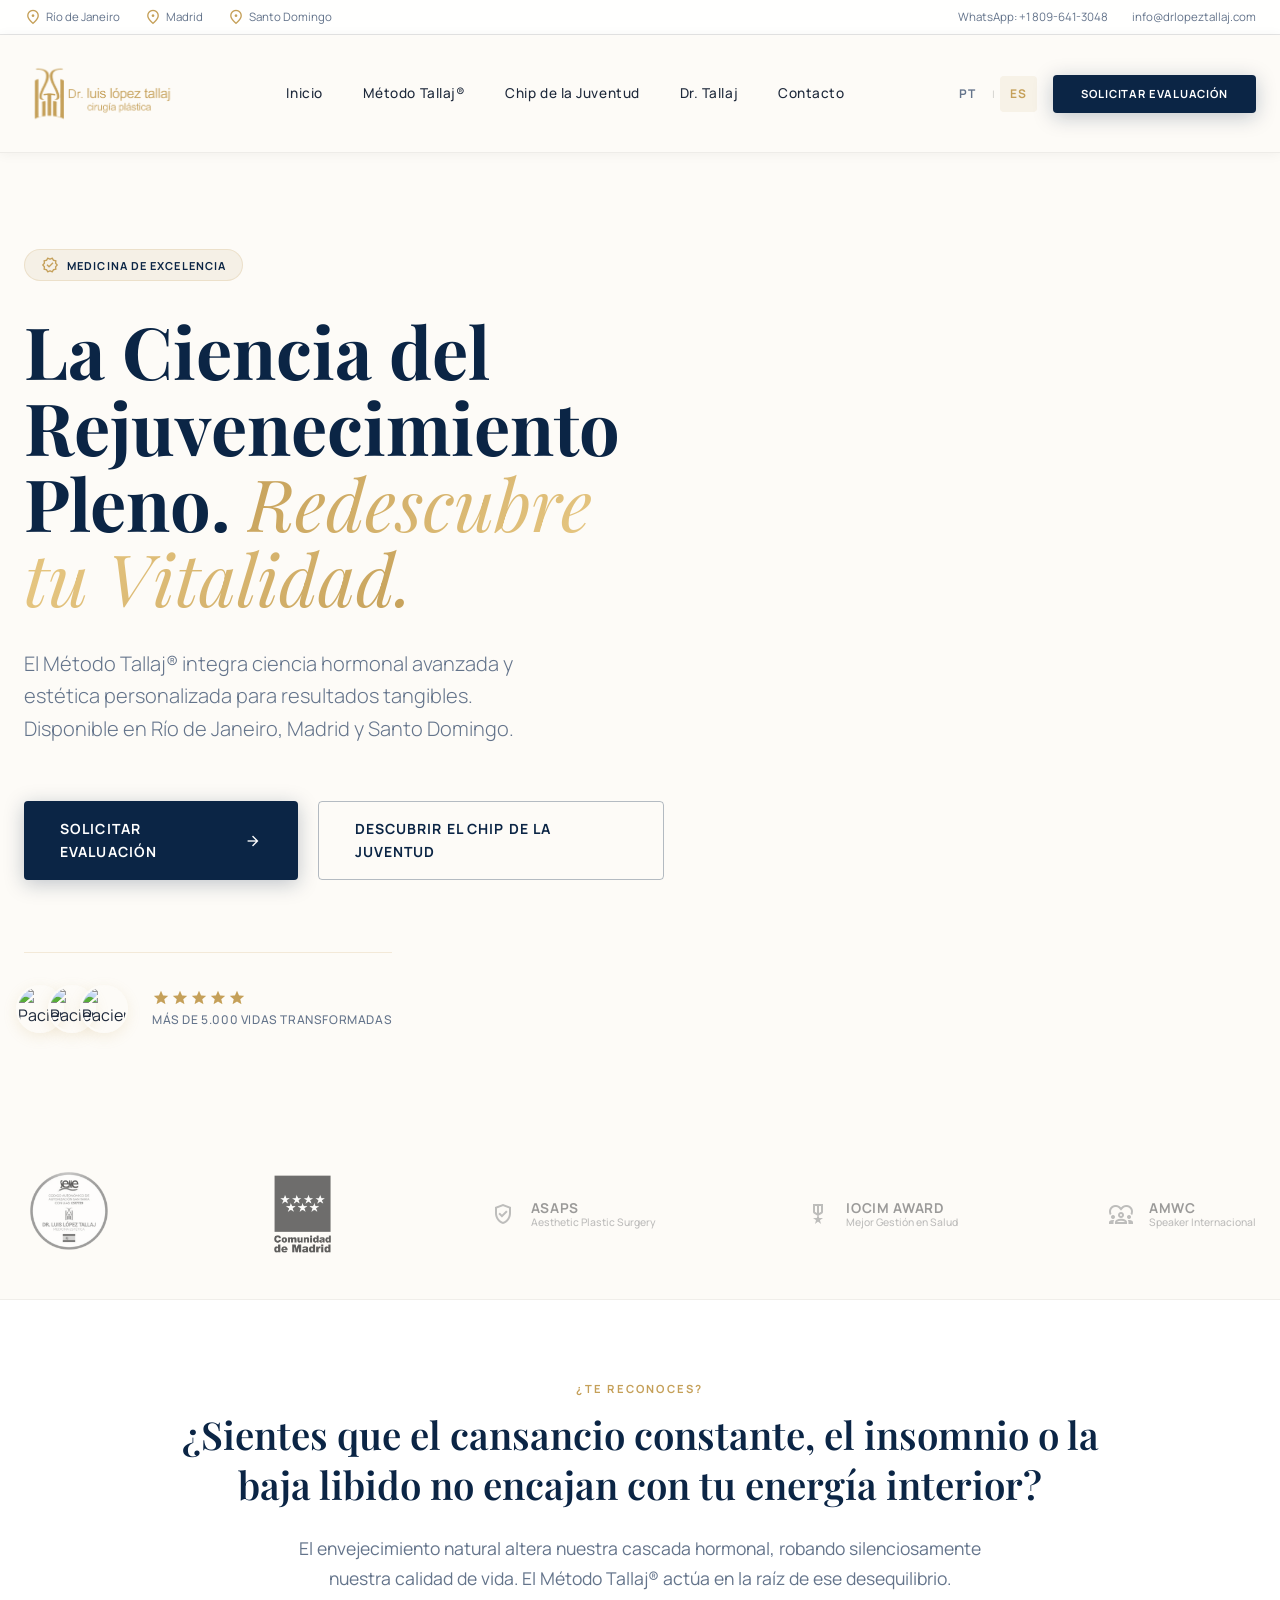
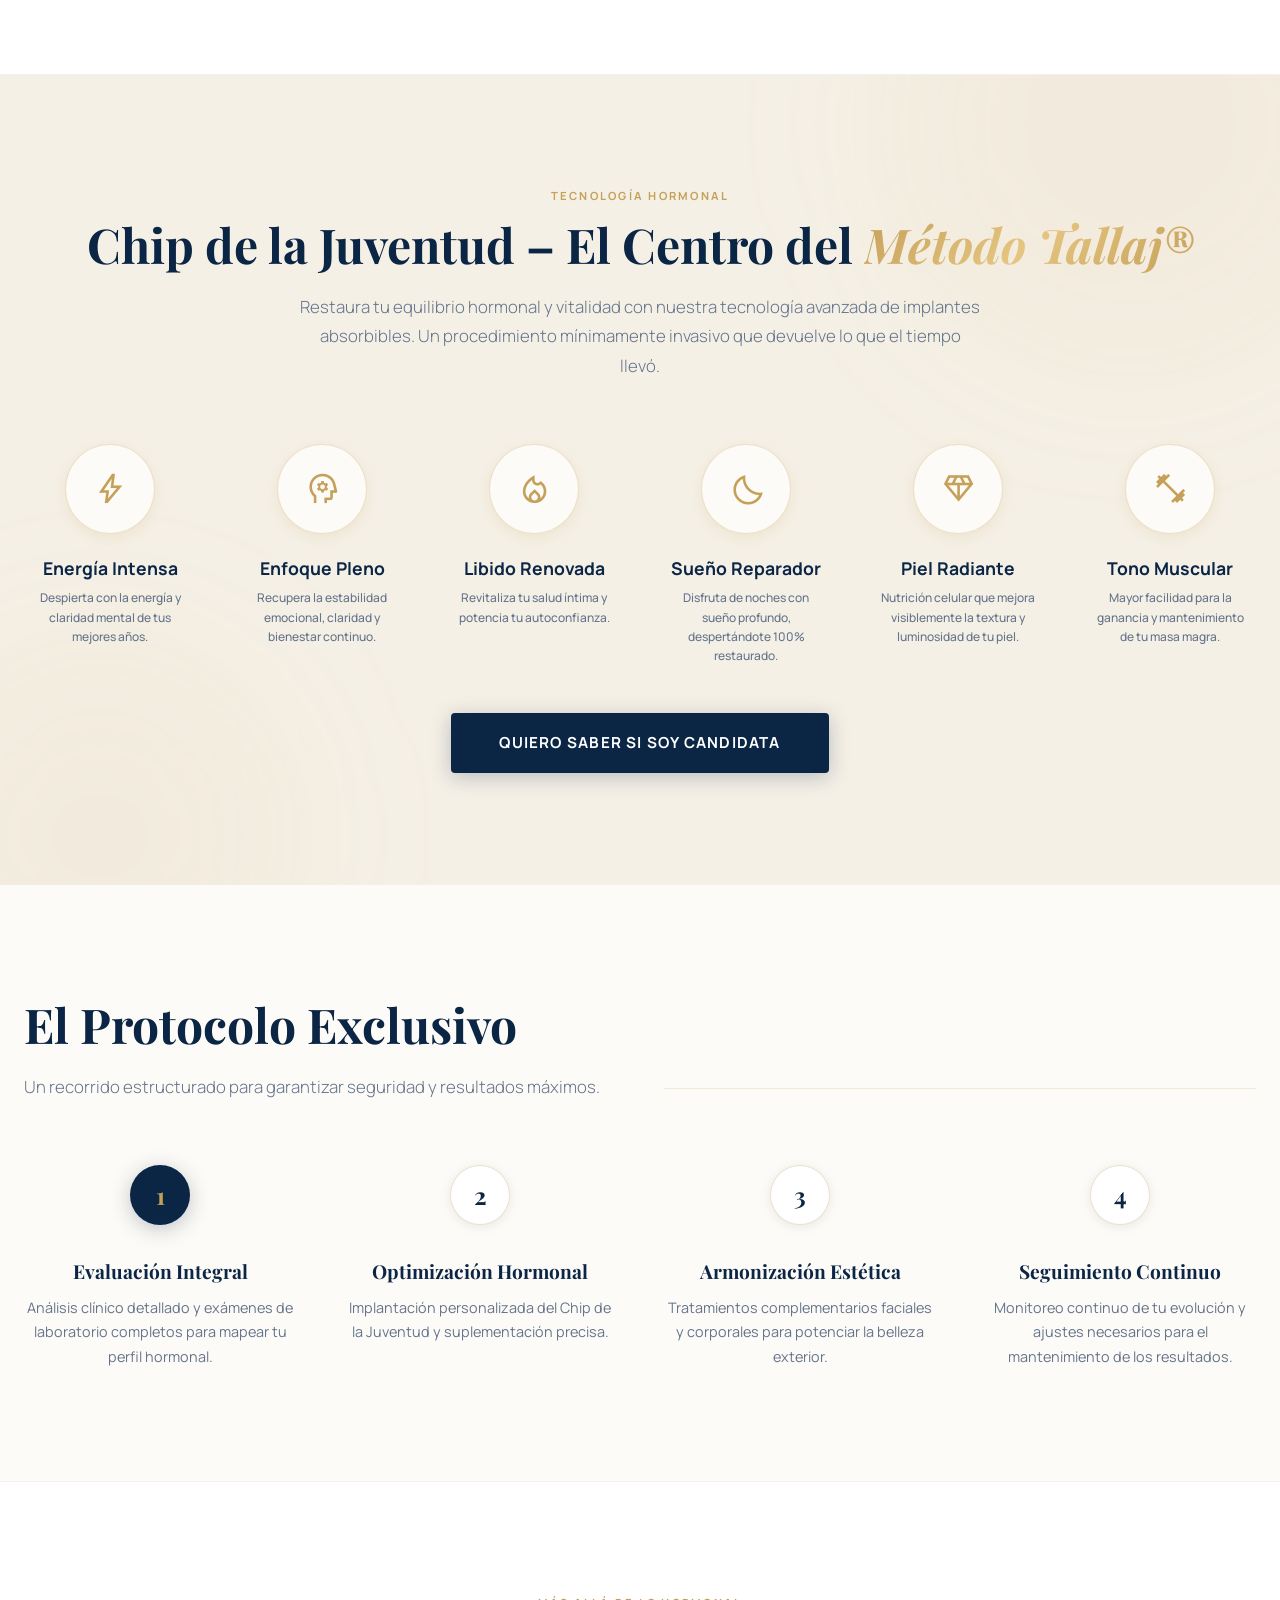
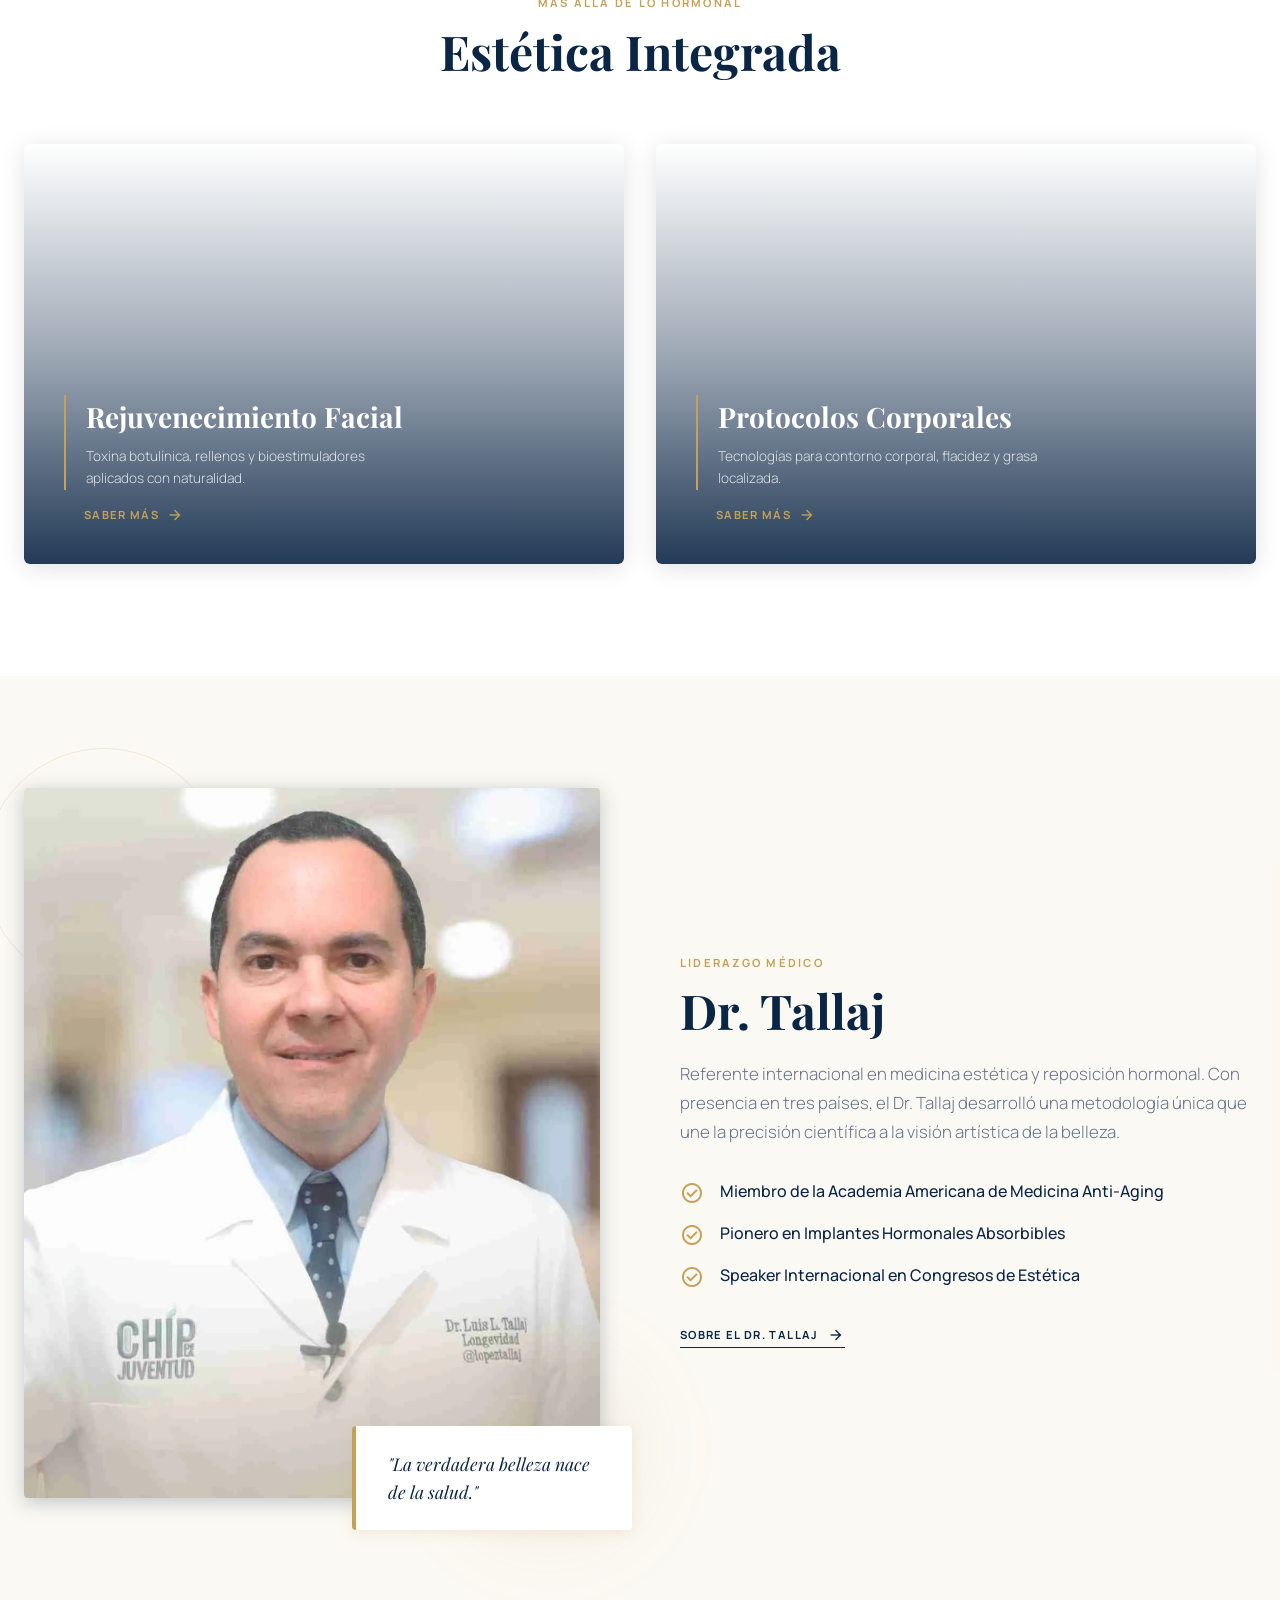
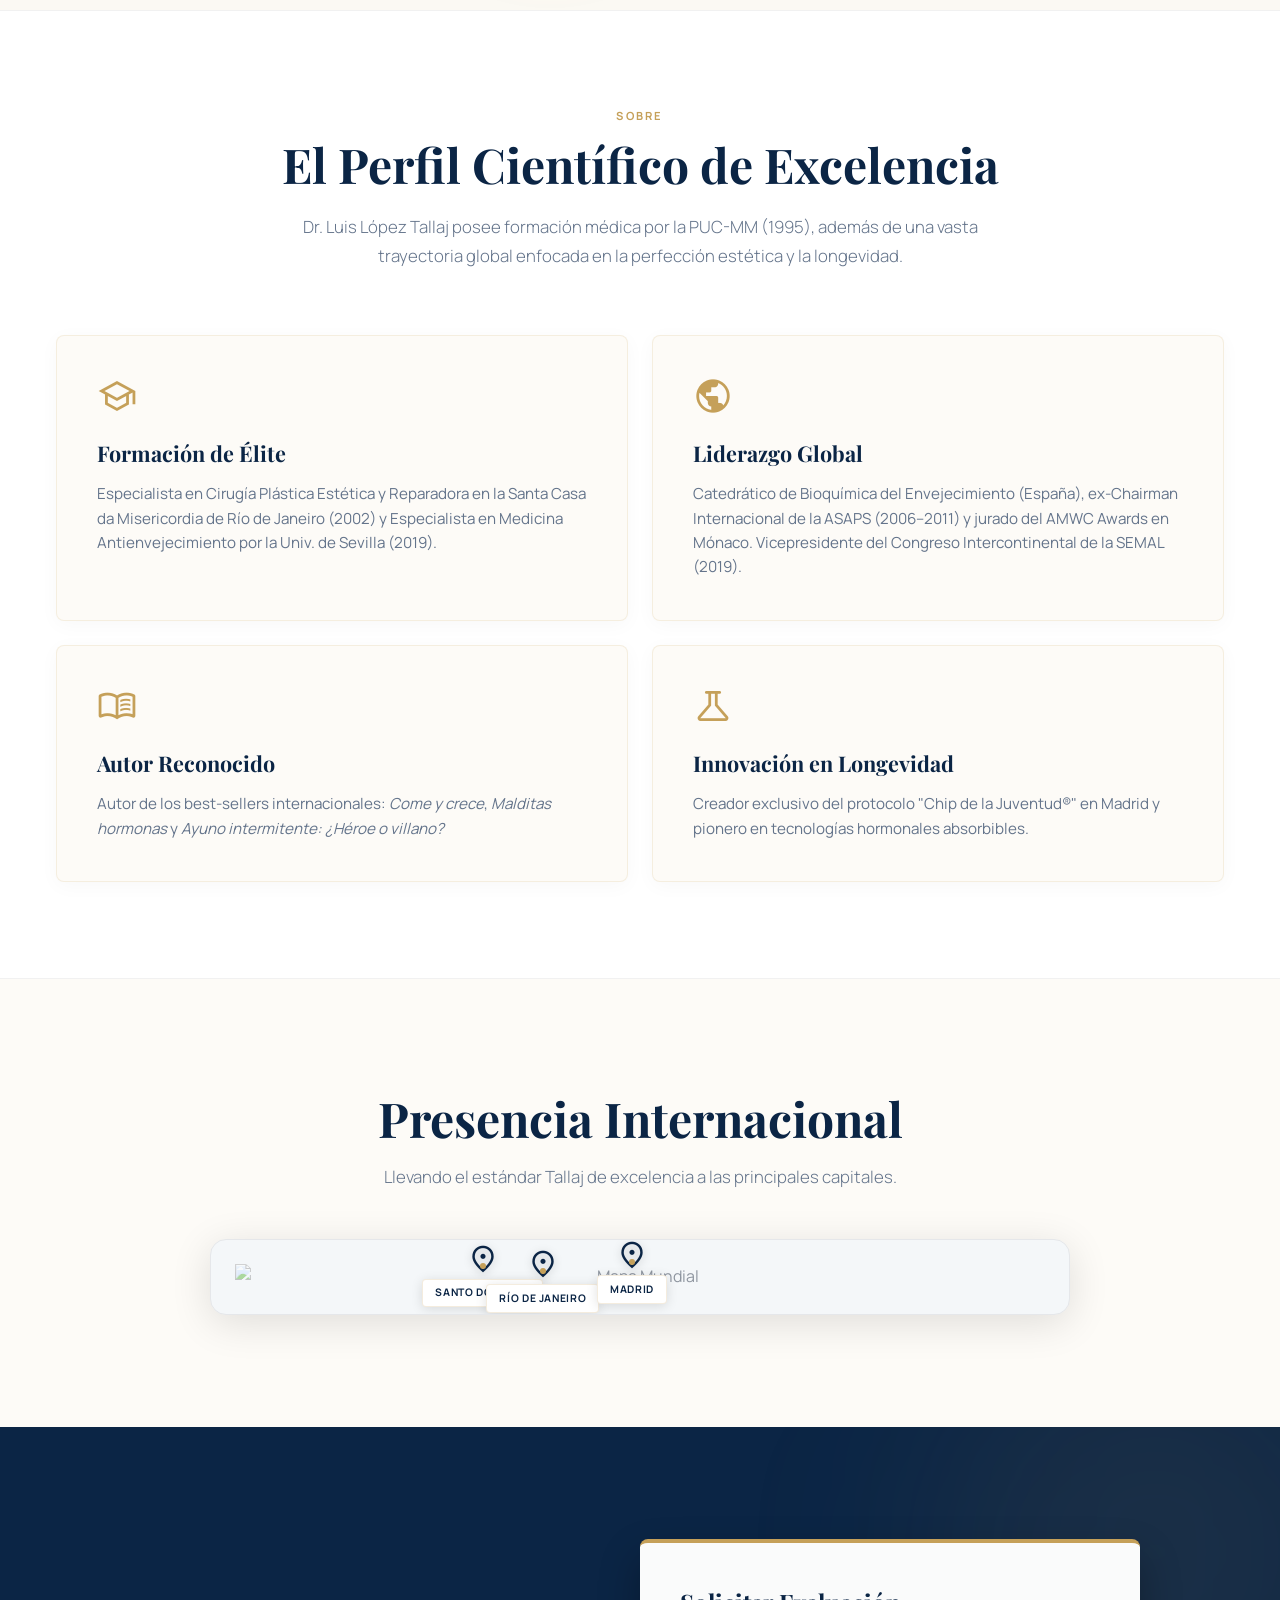
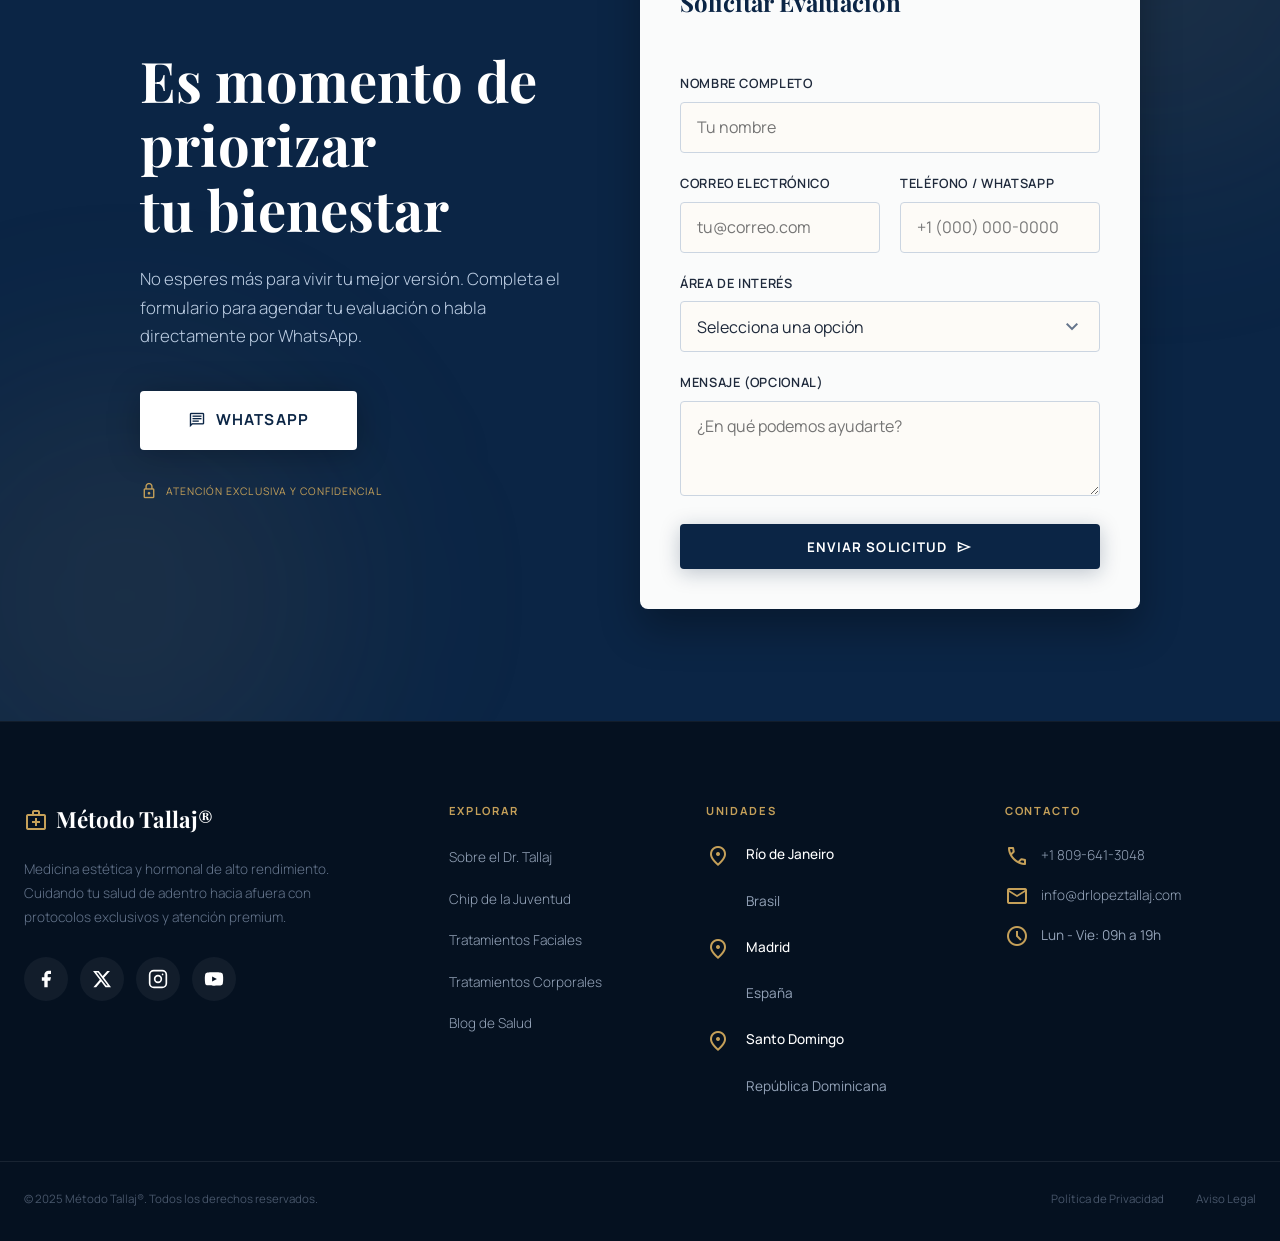
==== es/index.html @ 109f827b "Sitio inicial Método Tallaj" ====
<!doctype html>
<html lang="es">
  <head>
    <meta charset="UTF-8" />
    <meta name="viewport" content="width=device-width, initial-scale=1.0" />
    <title>Método Tallaj® – Medicina de Excelencia</title>
    <meta
      name="description"
      content="El Método Tallaj® integra ciencia hormonal avanzada y estética personalizada. Disponible en Río de Janeiro, Madrid y Santo Domingo."
    />
    <link rel="canonical" href="https://metodotallaj.com/es/" />
    <link rel="alternate" hreflang="pt-BR" href="../" />
    <link rel="alternate" hreflang="es" href="./" />
    <link rel="preconnect" href="https://fonts.googleapis.com" />
    <link rel="preconnect" href="https://fonts.gstatic.com" crossorigin />
    <link
      href="https://fonts.googleapis.com/css2?family=Manrope:wght@300;400;500;600;700&family=Playfair+Display:ital,wght@0,400;0,500;0,600;0,700;1,400&display=swap"
      rel="stylesheet"
    />
    <link
      href="https://fonts.googleapis.com/css2?family=Material+Symbols+Outlined:opsz,wght,FILL,GRAD@20..48,100..700,0..1,-50..200"
      rel="stylesheet"
    />
    <link rel="stylesheet" href="../style.css" />
  </head>
  <body>
    <!-- TOP BAR -->
    <div class="topbar">
      <div class="container topbar-inner">
        <div class="topbar-locations">
          <span class="topbar-item"
            ><span class="material-symbols-outlined icon-sm gold"
              >location_on</span
            >
            Río de Janeiro</span
          >
          <span class="topbar-item"
            ><span class="material-symbols-outlined icon-sm gold"
              >location_on</span
            >
            Madrid</span
          >
          <span class="topbar-item"
            ><span class="material-symbols-outlined icon-sm gold"
              >location_on</span
            >
            Santo Domingo</span
          >
        </div>
        <div class="topbar-contact">
          <a href="https://wa.me/18096413048">WhatsApp: +1 809-641-3048</a>
          <a href="mailto:info@drlopeztallaj.com">info@drlopeztallaj.com</a>
        </div>
      </div>
    </div>

    <!-- HEADER -->
    <header class="site-header" id="site-header">
      <div class="container header-inner">
        <a
          href="#"
          class="logo-link"
          aria-label="Método Tallaj – Página de Inicio"
        >
          <div
            aria-label="Dr. Luis López Tallaj Logo"
            role="img"
            style="
              height: 85px;
              aspect-ratio: 642 / 347;
              background-color: var(--secondary);
              -webkit-mask-image: url('../images/Dr-Lopez-Tallaj-logo.png');
              -webkit-mask-size: contain;
              -webkit-mask-repeat: no-repeat;
              -webkit-mask-position: left center;
              mask-image: url('../images/Dr-Lopez-Tallaj-logo.png');
              mask-size: contain;
              mask-repeat: no-repeat;
              mask-position: left center;
            "
          ></div>
        </a>
        <nav class="main-nav" aria-label="Navegación Principal">
          <a href="#" class="nav-link">Inicio</a>
          <a href="#features" class="nav-link">Método Tallaj®</a>
          <a href="#features" class="nav-link">Chip de la Juventud</a>
          <a href="#biography" class="nav-link">Dr. Tallaj</a>
          <a href="#contact" class="nav-link">Contacto</a>
        </nav>
        <div class="header-actions">
          <div class="lang-switcher">
            <a href="../" class="lang-btn" aria-label="Versão em Português">PT</a>
            <span class="lang-sep">|</span>
            <a href="./" class="lang-btn lang-btn-active" aria-label="Versión en Español">ES</a>
          </div>
          <a href="#contact" class="btn btn-primary btn-sm hide-sm"
            >SOLICITAR EVALUACIÓN</a
          >
          <button
            class="menu-toggle"
            id="menu-toggle"
            aria-label="Abrir menú"
            aria-expanded="false"
          >
            <span class="material-symbols-outlined">menu</span>
          </button>
        </div>
      </div>
      <!-- Mobile Nav -->
      <div class="mobile-nav" id="mobile-nav" aria-hidden="true">
        <a href="#" class="nav-link">Inicio</a>
        <a href="#features" class="nav-link">Método Tallaj®</a>
        <a href="#features" class="nav-link">Chip de la Juventud</a>
        <a href="#biography" class="nav-link">Dr. Tallaj</a>
        <a href="#contact" class="nav-link">Contacto</a>
        <a href="#contact" class="btn btn-primary" style="margin-top: 1rem"
          >SOLICITAR EVALUACIÓN</a
        >
      </div>
    </header>

    <main>
      <!-- HERO -->
      <section class="hero" id="hero">
        <div
          class="hero-bg"
          style="
            background-image:
              linear-gradient(
                to right,
                rgba(253, 251, 247, 0.97) 0%,
                rgba(253, 251, 247, 0.8) 40%,
                rgba(253, 251, 247, 0.1) 100%
              ),
              url(&quot;https://lh3.googleusercontent.com/aida-public/[base64]&quot;);
          "
          aria-hidden="true"
        ></div>
        <div class="container hero-content">
          <div class="hero-text">
            <div class="badge">
              <span class="material-symbols-outlined icon-sm gold"
                >verified</span
              >
              Medicina de Excelencia
            </div>
            <h1 class="hero-title">
              La Ciencia del Rejuvenecimiento Pleno.
              <span class="text-gold-gradient italic"
                >Redescubre tu Vitalidad.</span
              >
            </h1>
            <p class="hero-desc">
              El Método Tallaj® integra ciencia hormonal avanzada y estética
              personalizada para resultados tangibles. Disponible en Río de
              Janeiro, Madrid y Santo Domingo.
            </p>
            <div class="hero-ctas">
              <a href="#contact" class="btn btn-primary btn-lg"
                >Solicitar Evaluación
                <span class="material-symbols-outlined icon-sm"
                  >arrow_forward</span
                ></a
              >
              <a href="#features" class="btn btn-outline btn-lg"
                >Descubrir el Chip de la Juventud</a
              >
            </div>
            <div class="hero-social-proof">
              <div class="avatars">
                <img
                  src="https://lh3.googleusercontent.com/aida-public/[base64]"
                  alt="Paciente"
                />
                <img
                  src="https://lh3.googleusercontent.com/aida-public/[base64]"
                  alt="Paciente"
                />
                <img
                  src="https://lh3.googleusercontent.com/aida-public/[base64]"
                  alt="Paciente"
                />
              </div>
              <div>
                <div class="stars" aria-label="Calificación 5 estrellas">
                  <span class="material-symbols-outlined filled gold icon-sm">star</span>
                  <span class="material-symbols-outlined filled gold icon-sm">star</span>
                  <span class="material-symbols-outlined filled gold icon-sm">star</span>
                  <span class="material-symbols-outlined filled gold icon-sm">star</span>
                  <span class="material-symbols-outlined filled gold icon-sm">star</span>
                </div>
                <p class="proof-text">Más de 5.000 vidas transformadas</p>
              </div>
            </div>
          </div>
        </div>
      </section>

      <!-- TRUST BAR -->
      <section class="trust-bar bg-white">
        <div class="container trust-inner">
          <div class="trust-logo">
            <a href="https://www.seme.org/medicos/directorio/luis-jose-lopez-tallaj-2839" target="_blank" rel="noopener" aria-label="Verificar en SEME – Sociedad Española de Medicina Estética">
              <img src="../images/SEME-dr-tallaj-300x300.webp" alt="Sello SEME – Dr. Luis López Tallaj, Medicina Estética, CS17739" style="width: 90px; height: 90px; object-fit: contain;" />
            </a>
          </div>
          <div class="trust-logo">
            <a href="../documentos/240208-HOJA-VISIBILIDAD.pdf" target="_blank" rel="noopener" aria-label="Ver documento de autorización – Comunidad de Madrid">
              <img src="../images/comunidad-de-madrid-2-231x300.webp" alt="Comunidad de Madrid – Autorización Sanitaria" style="width: 75px; height: 90px; object-fit: contain;" />
            </a>
          </div>
          <div class="trust-logo">
            <span class="material-symbols-outlined icon-xl">verified_user</span>
            <span class="trust-text">ASAPS<br><small>Aesthetic Plastic Surgery</small></span>
          </div>
          <div class="trust-logo">
            <span class="material-symbols-outlined icon-xl">military_tech</span>
            <span class="trust-text">IOCIM Award<br><small>Mejor Gestión en Salud</small></span>
          </div>
          <div class="trust-logo">
            <span class="material-symbols-outlined icon-xl">diversity_1</span>
            <span class="trust-text">AMWC<br><small>Speaker Internacional</small></span>
          </div>
        </div>
      </section>

      <!-- EL PROBLEMA -->
      <section class="problem-section bg-light">
        <div class="container narrow center">
          <span class="eyebrow">¿Te reconoces?</span>
          <h2 class="problem-title">¿Sientes que el cansancio constante, el insomnio o la baja libido no encajan con tu energía interior?</h2>
          <p class="problem-desc">El envejecimiento natural altera nuestra cascada hormonal, robando silenciosamente nuestra calidad de vida. El Método Tallaj® actúa en la raíz de ese desequilibrio.</p>
        </div>
      </section>

      <!-- FEATURES / CHIP DE LA JUVENTUD -->
      <section class="features-section" id="features">
        <div class="blob blob-tr"></div>
        <div class="blob blob-bl"></div>
        <div class="container rel-z">
          <div class="section-header center">
            <span class="eyebrow">Tecnología Hormonal</span>
            <h2 class="section-title">
              Chip de la Juventud – El Centro del
              <span class="italic text-gold-gradient">Método Tallaj®</span>
            </h2>
            <p class="section-desc">
              Restaura tu equilibrio hormonal y vitalidad con nuestra tecnología
              avanzada de implantes absorbibles. Un procedimiento mínimamente
              invasivo que devuelve lo que el tiempo llevó.
            </p>
          </div>
          <div class="features-grid">
            <div class="feature-item">
              <div class="feature-icon">
                <span class="material-symbols-outlined gold">bolt</span>
              </div>
              <h3>Energía Intensa</h3>
              <p>Despierta con la energía y claridad mental de tus mejores años.</p>
            </div>
            <div class="feature-item">
              <div class="feature-icon">
                <span class="material-symbols-outlined gold">psychology</span>
              </div>
              <h3>Enfoque Pleno</h3>
              <p>Recupera la estabilidad emocional, claridad y bienestar continuo.</p>
            </div>
            <div class="feature-item">
              <div class="feature-icon">
                <span class="material-symbols-outlined gold">local_fire_department</span>
              </div>
              <h3>Libido Renovada</h3>
              <p>Revitaliza tu salud íntima y potencia tu autoconfianza.</p>
            </div>
            <div class="feature-item">
              <div class="feature-icon">
                <span class="material-symbols-outlined gold">bedtime</span>
              </div>
              <h3>Sueño Reparador</h3>
              <p>Disfruta de noches con sueño profundo, despertándote 100% restaurado.</p>
            </div>
            <div class="feature-item">
              <div class="feature-icon">
                <span class="material-symbols-outlined gold">diamond</span>
              </div>
              <h3>Piel Radiante</h3>
              <p>Nutrición celular que mejora visiblemente la textura y luminosidad de tu piel.</p>
            </div>
            <div class="feature-item">
              <div class="feature-icon">
                <span class="material-symbols-outlined gold">fitness_center</span>
              </div>
              <h3>Tono Muscular</h3>
              <p>Mayor facilidad para la ganancia y mantenimiento de tu masa magra.</p>
            </div>
          </div>
          <div class="center-btn">
            <a href="#contact" class="btn btn-primary btn-xl"
              >Quiero saber si soy candidata</a
            >
          </div>
        </div>
      </section>

      <!-- PROTOCOLO -->
      <section class="protocol-section" id="protocol">
        <div class="container">
          <div class="protocol-header">
            <div>
              <h2 class="section-title navy">El Protocolo Exclusivo</h2>
              <p class="section-desc">
                Un recorrido estructurado para garantizar seguridad y resultados
                máximos.
              </p>
            </div>
            <div class="protocol-divider hide-sm"></div>
          </div>
          <div class="protocol-steps">
            <div class="step-line"></div>
            <div class="protocol-grid">
              <div class="protocol-step">
                <div class="step-number active">1</div>
                <div class="step-body">
                  <h3>Evaluación Integral</h3>
                  <p>
                    Análisis clínico detallado y exámenes de laboratorio completos
                    para mapear tu perfil hormonal.
                  </p>
                </div>
              </div>
              <div class="protocol-step">
                <div class="step-number">2</div>
                <div class="step-body">
                  <h3>Optimización Hormonal</h3>
                  <p>
                    Implantación personalizada del Chip de la Juventud y
                    suplementación precisa.
                  </p>
                </div>
              </div>
              <div class="protocol-step">
                <div class="step-number">3</div>
                <div class="step-body">
                  <h3>Armonización Estética</h3>
                  <p>
                    Tratamientos complementarios faciales y corporales para
                    potenciar la belleza exterior.
                  </p>
                </div>
              </div>
              <div class="protocol-step">
                <div class="step-number">4</div>
                <div class="step-body">
                  <h3>Seguimiento Continuo</h3>
                  <p>
                    Monitoreo continuo de tu evolución y ajustes necesarios para
                    el mantenimiento de los resultados.
                  </p>
                </div>
              </div>
            </div>
          </div>
        </div>
      </section>

      <!-- ESTÉTICA -->
      <section class="aesthetics-section" id="aesthetics">
        <div class="container">
          <div class="section-header center">
            <span class="eyebrow">Más allá de lo Hormonal</span>
            <h2 class="section-title navy">Estética Integrada</h2>
          </div>
          <div class="aesthetics-grid">
            <div class="aesthetics-card">
              <div
                class="aesthetics-bg"
                style="background-image: url(&quot;https://lh3.googleusercontent.com/aida-public/[base64]&quot;);"
                aria-label="Rejuvenecimiento facial"
                role="img"
              ></div>
              <div class="aesthetics-overlay"></div>
              <div class="aesthetics-content">
                <div class="aesthetics-text">
                  <h3>Rejuvenecimiento Facial</h3>
                  <p>
                    Toxina botulínica, rellenos y bioestimuladores aplicados con
                    naturalidad.
                  </p>
                </div>
                <a href="#" class="aesthetics-link"
                  >Saber más
                  <span class="material-symbols-outlined icon-sm">arrow_forward</span></a
                >
              </div>
            </div>
            <div class="aesthetics-card">
              <div
                class="aesthetics-bg"
                style="background-image: url(&quot;https://lh3.googleusercontent.com/aida-public/[base64]&quot;);"
                aria-label="Protocolos corporales"
                role="img"
              ></div>
              <div class="aesthetics-overlay"></div>
              <div class="aesthetics-content">
                <div class="aesthetics-text">
                  <h3>Protocolos Corporales</h3>
                  <p>
                    Tecnologías para contorno corporal, flacidez y grasa
                    localizada.
                  </p>
                </div>
                <a href="#" class="aesthetics-link"
                  >Saber más
                  <span class="material-symbols-outlined icon-sm">arrow_forward</span></a
                >
              </div>
            </div>
          </div>
        </div>
      </section>

      <!-- LÍDER -->
      <section class="leader-section" id="leader">
        <div class="container">
          <div class="leader-grid">
            <div class="leader-img-wrap">
              <div class="leader-circle-deco"></div>
              <div class="leader-blob-deco"></div>
              <div class="leader-img-inner">
                <img
                  src="../images/Dr-Lopez-Tallaj.jpg"
                  alt="Dr. Luis López Tallaj"
                  style="object-fit: cover; object-position: top center;"
                />
              </div>
              <div class="leader-quote-card">
                <p>"La verdadera belleza nace de la salud."</p>
              </div>
            </div>
            <div class="leader-body">
              <span class="eyebrow">Liderazgo Médico</span>
              <h2 class="section-title navy">Dr. Tallaj</h2>
              <p class="section-desc">
                Referente internacional en medicina estética y reposición
                hormonal. Con presencia en tres países, el Dr. Tallaj desarrolló
                una metodología única que une la precisión científica a la visión
                artística de la belleza.
              </p>
              <ul class="check-list">
                <li>
                  <span class="material-symbols-outlined gold">check_circle</span>
                  Miembro de la Academia Americana de Medicina Anti-Aging
                </li>
                <li>
                  <span class="material-symbols-outlined gold">check_circle</span>
                  Pionero en Implantes Hormonales Absorbibles
                </li>
                <li>
                  <span class="material-symbols-outlined gold">check_circle</span>
                  Speaker Internacional en Congresos de Estética
                </li>
              </ul>
              <a href="#biography" class="link-arrow"
                >Sobre el Dr. Tallaj
                <span class="material-symbols-outlined icon-sm">arrow_forward</span></a
              >
            </div>
          </div>
        </div>
      </section>

      <!-- BIOGRAFÍA ESTRATÉGICA -->
      <section class="biography-section" id="biography">
        <div class="container">
          <div class="section-header center">
            <span class="eyebrow">Sobre</span>
            <h2 class="section-title navy">El Perfil Científico de Excelencia</h2>
            <p class="section-desc">Dr. Luis López Tallaj posee formación médica por la PUC-MM (1995), además de una vasta trayectoria global enfocada en la perfección estética y la longevidad.</p>
          </div>
          <div class="bio-cards-grid">
            <div class="bio-card">
              <span class="material-symbols-outlined icon-lg gold">school</span>
              <h3>Formación de Élite</h3>
              <p>Especialista en Cirugía Plástica Estética y Reparadora en la Santa Casa da Misericordia de Río de Janeiro (2002) y Especialista en Medicina Antienvejecimiento por la Univ. de Sevilla (2019).</p>
            </div>
            <div class="bio-card">
              <span class="material-symbols-outlined icon-lg gold">public</span>
              <h3>Liderazgo Global</h3>
              <p>Catedrático de Bioquímica del Envejecimiento (España), ex-Chairman Internacional de la ASAPS (2006–2011) y jurado del AMWC Awards en Mónaco. Vicepresidente del Congreso Intercontinental de la SEMAL (2019).</p>
            </div>
            <div class="bio-card">
              <span class="material-symbols-outlined icon-lg gold">menu_book</span>
              <h3>Autor Reconocido</h3>
              <p>Autor de los best-sellers internacionales: <em>Come y crece</em>, <em>Malditas hormonas</em> y <em>Ayuno intermitente: ¿Héroe o villano?</em></p>
            </div>
            <div class="bio-card">
              <span class="material-symbols-outlined icon-lg gold">science</span>
              <h3>Innovación en Longevidad</h3>
              <p>Creador exclusivo del protocolo "Chip de la Juventud®️" en Madrid y pionero en tecnologías hormonales absorbibles.</p>
            </div>
          </div>
        </div>
      </section>

      <!-- UBICACIONES -->
      <section class="locations-section" id="locations">
        <div class="container center">
          <h2 class="section-title navy">Presencia Internacional</h2>
          <p class="section-desc">
            Llevando el estándar Tallaj de excelencia a las principales capitales.
          </p>
          <div class="map-wrapper">
            <div class="map-inner">
              <img
                src="https://upload.wikimedia.org/wikipedia/commons/8/80/World_map_-_low_resolution.svg"
                alt="Mapa Mundial"
                class="world-map"
              />
              <div class="map-pin" style="top: 39.7%; left: 30.6%" data-city="Santo Domingo">
                <span class="material-symbols-outlined pin-icon navy">location_on</span>
                <span class="pin-dot"></span>
                <span class="pin-label">Santo Domingo</span>
              </div>
              <div class="map-pin" style="top: 62.7%; left: 38%" data-city="Río de Janeiro">
                <span class="material-symbols-outlined pin-icon navy">location_on</span>
                <span class="pin-dot"></span>
                <span class="pin-label">Río de Janeiro</span>
              </div>
              <div class="map-pin" style="top: 27.5%; left: 49%" data-city="Madrid">
                <span class="material-symbols-outlined pin-icon navy">location_on</span>
                <span class="pin-dot"></span>
                <span class="pin-label">Madrid</span>
              </div>
            </div>
          </div>
        </div>
      </section>

      <!-- CONTACTO & CTA -->
      <section class="cta-section" id="contact">
        <div class="cta-texture"></div>
        <div class="cta-glow cta-glow-r"></div>
        <div class="cta-glow cta-glow-l"></div>
        <div class="container rel-z">
          <div class="contact-grid">
            <div class="contact-text-col">
              <h2 class="cta-title">Es momento de priorizar<br />tu bienestar</h2>
              <p class="cta-desc">
                No esperes más para vivir tu mejor versión. Completa el formulario para agendar tu evaluación o habla directamente por WhatsApp.
              </p>
              <div class="contact-methods">
                <a
                  href="https://wa.me/18096413048"
                  target="_blank"
                  class="btn btn-white btn-xl whatsapp-btn"
                  ><span class="material-symbols-outlined icon-sm">chat</span> WHATSAPP</a
                >
              </div>
              <div class="cta-note" style="margin-top: 2rem;">
                <span class="material-symbols-outlined icon-sm gold">lock</span>
                <span>ATENCIÓN EXCLUSIVA Y CONFIDENCIAL</span>
              </div>
            </div>

            <div class="contact-form-wrapper">
              <form class="contact-form" action="#" method="POST" onsubmit="event.preventDefault(); alert('¡Formulario enviado con éxito!');">
                <h3 class="form-title">Solicitar Evaluación</h3>

                <div class="form-group">
                  <label for="name">Nombre Completo</label>
                  <input type="text" id="name" name="name" required placeholder="Tu nombre" />
                </div>

                <div class="form-row">
                  <div class="form-group">
                    <label for="email">Correo Electrónico</label>
                    <input type="email" id="email" name="email" required placeholder="tu@correo.com" />
                  </div>
                  <div class="form-group">
                    <label for="phone">Teléfono / WhatsApp</label>
                    <input type="tel" id="phone" name="phone" required placeholder="+1 (000) 000-0000" />
                  </div>
                </div>

                <div class="form-group">
                  <label for="interest">Área de Interés</label>
                  <div class="select-wrapper">
                    <select id="interest" name="interest" required>
                      <option value="" disabled selected>Selecciona una opción</option>
                      <option value="chip">Chip de la Juventud</option>
                      <option value="facial">Rejuvenecimiento Facial</option>
                      <option value="corporal">Protocolos Corporales</option>
                      <option value="otros">Otros / Consultas</option>
                    </select>
                    <span class="material-symbols-outlined select-icon">expand_more</span>
                  </div>
                </div>

                <div class="form-group">
                  <label for="message">Mensaje (Opcional)</label>
                  <textarea id="message" name="message" rows="3" placeholder="¿En qué podemos ayudarte?"></textarea>
                </div>

                <button type="submit" class="btn btn-primary submit-btn">
                  ENVIAR SOLICITUD
                  <span class="material-symbols-outlined icon-sm">send</span>
                </button>
              </form>
            </div>
          </div>
        </div>
      </section>
    </main>

    <!-- FOOTER -->
    <footer class="site-footer">
      <div class="container footer-grid">
        <div class="footer-brand">
          <h3>
            <span class="material-symbols-outlined gold">medical_services</span>
            Método Tallaj®
          </h3>
          <p>
            Medicina estética y hormonal de alto rendimiento. Cuidando tu
            salud de adentro hacia afuera con protocolos exclusivos y atención
            premium.
          </p>
          <div class="social-links">
            <a href="https://www.facebook.com/lopeztallaj/" target="_blank" rel="noopener" aria-label="Facebook" class="social-btn">
              <svg width="20" height="20" fill="currentColor" viewBox="0 0 24 24">
                <path d="M18 2h-3a5 5 0 0 0-5 5v3H7v4h3v8h4v-8h3l1-4h-4V7a1 1 0 0 1 1-1h3z"/>
              </svg>
            </a>
            <a href="https://twitter.com/lopeztallaj" target="_blank" rel="noopener" aria-label="Twitter / X" class="social-btn">
              <svg width="20" height="20" fill="currentColor" viewBox="0 0 24 24">
                <path d="M18.244 2.25h3.308l-7.227 8.26 8.502 11.24H16.17l-5.214-6.817L4.99 21.75H1.68l7.73-8.835L1.254 2.25H8.08l4.713 6.231zm-1.161 17.52h1.833L7.084 4.126H5.117z"/>
              </svg>
            </a>
            <a href="https://www.instagram.com/lopeztallaj/" target="_blank" rel="noopener" aria-label="Instagram" class="social-btn">
              <svg width="20" height="20" fill="none" viewBox="0 0 24 24">
                <rect x="2" y="2" width="20" height="20" rx="5" stroke="currentColor" stroke-width="2"/>
                <circle cx="12" cy="12" r="4" stroke="currentColor" stroke-width="2"/>
                <circle cx="17.5" cy="6.5" r="1" fill="currentColor"/>
              </svg>
            </a>
            <a href="https://www.youtube.com/channel/UCkLq8UNz1O2B6h9zHLL292Q" target="_blank" rel="noopener" aria-label="YouTube" class="social-btn">
              <svg width="20" height="20" fill="currentColor" viewBox="0 0 24 24">
                <path d="M22.54 6.42a2.78 2.78 0 0 0-1.95-1.96C18.88 4 12 4 12 4s-6.88 0-8.59.46A2.78 2.78 0 0 0 1.46 6.42 29 29 0 0 0 1 12a29 29 0 0 0 .46 5.58 2.78 2.78 0 0 0 1.95 1.96C5.12 20 12 20 12 20s6.88 0 8.59-.46a2.78 2.78 0 0 0 1.95-1.96A29 29 0 0 0 23 12a29 29 0 0 0-.46-5.58z"/>
                <polygon points="9.75 15.02 15.5 12 9.75 8.98 9.75 15.02" fill="#051120"/>
              </svg>
            </a>
          </div>
        </div>
        <div class="footer-col">
          <h4>Explorar</h4>
          <ul>
            <li><a href="#leader">Sobre el Dr. Tallaj</a></li>
            <li><a href="#features">Chip de la Juventud</a></li>
            <li><a href="#aesthetics">Tratamientos Faciales</a></li>
            <li><a href="#aesthetics">Tratamientos Corporales</a></li>
            <li><a href="#">Blog de Salud</a></li>
          </ul>
        </div>
        <div class="footer-col">
          <h4>Unidades</h4>
          <ul class="location-list">
            <li>
              <span class="material-symbols-outlined gold">location_on</span>
              <span><strong>Río de Janeiro</strong><br />Brasil</span>
            </li>
            <li>
              <span class="material-symbols-outlined gold">location_on</span>
              <span><strong>Madrid</strong><br />España</span>
            </li>
            <li>
              <span class="material-symbols-outlined gold">location_on</span>
              <span><strong>Santo Domingo</strong><br />República Dominicana</span>
            </li>
          </ul>
        </div>
        <div class="footer-col">
          <h4>Contacto</h4>
          <ul class="contact-list">
            <li>
              <span class="material-symbols-outlined gold">call</span
              ><a href="tel:+18096413048">+1 809-641-3048</a>
            </li>
            <li>
              <span class="material-symbols-outlined gold">mail</span
              ><a href="mailto:info@drlopeztallaj.com"
                >info@drlopeztallaj.com</a
              >
            </li>
            <li>
              <span class="material-symbols-outlined gold">schedule</span
              ><span>Lun - Vie: 09h a 19h</span>
            </li>
          </ul>
        </div>
      </div>
      <div class="container footer-bottom">
        <p>© 2025 Método Tallaj®. Todos los derechos reservados.</p>
        <div class="footer-legal">
          <a href="#">Política de Privacidad</a>
          <a href="#">Aviso Legal</a>
        </div>
      </div>
    </footer>

    <script src="../script.js"></script>
  </body>
</html>
---- style.css ----
/* =========================================
   MÉTODO TALLAJ® – style.css
   ========================================= */

/* --- TOKENS -------------------------------- */
:root {
  --primary:   #0B2545;
  --secondary: #C5A059;
  --bg-light:  #FDFBF7;
  --beige:     #F5F0E6;
  --text-main: #1e293b;
  --text-muted:#64748b;
  --dark-foot: #051120;
  --shadow-gold: 0 4px 14px 0 rgba(197,160,89,.15);
  --shadow-navy: 0 4px 20px 0 rgba(11,37,69,.25);
  --font-sans: 'Manrope', sans-serif;
  --font-serif:'Playfair Display', serif;
  --max-w: 1280px;
  --max-w-narrow: 1024px;
}

/* --- RESET --------------------------------- */
*, *::before, *::after { box-sizing: border-box; margin: 0; padding: 0; }
html { scroll-behavior: smooth; }
body {
  font-family: var(--font-sans);
  background: var(--bg-light);
  color: var(--text-main);
  -webkit-font-smoothing: antialiased;
  line-height: 1.6;
  overflow-x: hidden; /* Prevent horizontal scrolling */
}
img { display:block; max-width:100%; }
a { text-decoration: none; color: inherit; }
ul { list-style: none; }
button { cursor: pointer; font-family: inherit; border: none; background: none; }

/* --- UTILITIES ----------------------------- */
.container      { max-width: var(--max-w); width: 100%; margin-inline: auto; padding-inline: 1.5rem; }
.narrow         { max-width: var(--max-w-narrow); }
.center         { text-align: center; }
.center-btn     { display:flex; justify-content:center; margin-top:3rem; }
.rel-z          { position:relative; z-index:1; }
.gold           { color: var(--secondary) !important; }
.navy           { color: var(--primary) !important; }
.italic         { font-style: italic; }
.hide-sm        { display:none; }

.text-gold-gradient {
  background: linear-gradient(135deg, #C5A059 0%, #E5C580 50%, #C5A059 100%);
  -webkit-background-clip: text;
  -webkit-text-fill-color: transparent;
  background-clip: text;
}

/* Material Icons helpers */
.material-symbols-outlined { vertical-align: middle; font-variation-settings:'FILL' 0; }
.material-symbols-outlined.filled { font-variation-settings:'FILL' 1; }
.icon-sm { font-size: 18px !important; }

/* --- BUTTONS ------------------------------- */
.btn {
  display: inline-flex; align-items: center; gap:.5rem;
  font-weight: 700; text-transform: uppercase; letter-spacing:.08em;
  border-radius: 4px; transition: all .25s ease;
  cursor: pointer;
}
.btn-primary {
  background: var(--primary); color:#fff;
  padding:.85rem 2.25rem;
  box-shadow: var(--shadow-navy);
}
.btn-primary:hover { background:#081d36; transform:translateY(-2px); box-shadow:0 8px 24px rgba(11,37,69,.3); }
.btn-outline {
  background: transparent; color: var(--primary);
  border: 1.5px solid rgba(11,37,69,.3);
  padding:.85rem 2.25rem;
}
.btn-outline:hover { background: var(--beige); }
.btn-white {
  background:#fff; color:var(--primary);
  padding:1.1rem 3rem;
  box-shadow: 0 4px 32px rgba(0,0,0,.25);
}
.btn-white:hover { background:var(--secondary); color:#fff; transform:translateY(-2px); }
.btn-sm  { padding:.65rem 1.75rem; font-size:.7rem; }
.btn-lg  { padding: 1rem 2.25rem; font-size:.875rem; }
.btn-xl  { font-size:.95rem; padding:1.1rem 3rem; }

/* --- EYEBROW / SECTION HEADERS ------------- */
.eyebrow {
  display:block; color:var(--secondary);
  font-weight:700; letter-spacing:.2em; font-size:.7rem;
  text-transform:uppercase; margin-bottom:.75rem;
}
.section-title {
  font-family: var(--font-serif); font-weight:700;
  font-size: clamp(1.75rem, 6vw, 3rem);
  color: var(--primary); line-height:1.15; margin-bottom:1.25rem;
  word-break: break-word; hyphens: auto;
}
.section-desc { color:var(--text-muted); font-size:1.05rem; font-weight:300; line-height:1.75; }
.section-header { margin-bottom:4rem; }
.section-header .section-desc { max-width:680px; margin-inline:auto; }

/* ==========================================
   TOPBAR
   ========================================== */
.topbar {
  background: rgba(255,255,255,.85);
  backdrop-filter: blur(8px);
  border-bottom: 1px solid #E5E5E5;
  font-size:.72rem; color: var(--text-muted);
  display:none;
}
.topbar-inner { display:flex; justify-content:space-between; align-items:center; padding-block:.5rem; }
.topbar-locations, .topbar-contact { display:flex; gap:1.5rem; }
.topbar-item { display:flex; align-items:center; gap:.25rem; }
.topbar-contact a:hover { color:var(--primary); transition:.2s; }

/* ==========================================
   HEADER
   ========================================== */
.site-header {
  position: sticky; top:0; z-index:100;
  background: rgba(253,251,247,.96);
  backdrop-filter: blur(12px);
  border-bottom: 1px solid rgba(0,0,0,.06);
  box-shadow: 0 1px 12px rgba(0,0,0,.05);
  transition: box-shadow .3s;
}
.header-inner { display:flex; align-items:center; justify-content:space-between; padding-block:1rem; }
.logo-link { display:flex; align-items:center; gap:.75rem; }
.logo-icon { width:36px; height:36px; color:var(--primary); transition:color .3s; }
.logo-link:hover .logo-icon { color:var(--secondary); }
.logo-text { font-family:var(--font-serif); font-size:1.2rem; font-weight:700; color:var(--primary); }
.main-nav { display:none; gap:2.5rem; align-items:center; }
.nav-link {
  font-size:.85rem; font-weight:500; color:var(--text-main);
  letter-spacing:.04em; transition:color .2s;
  position:relative;
}
.nav-link::after {
  content:''; position:absolute; bottom:-4px; left:0;
  width:100%; height:2px; background:var(--secondary);
  transform:scaleX(0); transform-origin:right;
  transition:transform .3s;
}
.nav-link:hover { color:var(--secondary); }
.nav-link:hover::after { transform:scaleX(1); transform-origin:left; }

/* Mobile menu toggle */
.menu-toggle { color:var(--primary); padding:.5rem; }
.menu-toggle .material-symbols-outlined { font-size:32px; }

/* Mobile nav drawer */
.mobile-nav {
  display:flex; flex-direction:column; gap:.75rem;
  padding:0 1.5rem;
  background:var(--bg-light);
  max-height:0; overflow:hidden;
  opacity:0;
  transition:max-height .4s ease, padding .4s ease, opacity .4s ease;
}
.mobile-nav.open { 
  max-height:400px; 
  padding:1.25rem 1.5rem 1.5rem; 
  border-top:1px solid rgba(0,0,0,.06);
  opacity:1;
}
.mobile-nav .nav-link { font-size:1rem; padding:.3rem 0; }
.header-actions { display:flex; align-items:center; gap:1rem; }

/* Language switcher */
.lang-switcher { display: flex; align-items: center; gap: 0.35rem; }
.lang-btn {
  font-size: 0.75rem; font-weight: 700; letter-spacing: 0.1em;
  color: var(--text-muted); padding: 0.5rem 0.6rem; border-radius: 4px;
  text-transform: uppercase; transition: color 0.2s, background 0.2s;
}
.lang-btn:hover { color: var(--primary); }
.lang-btn-active { color: var(--secondary) !important; background: rgba(197,160,89,0.1); }
.lang-sep { font-size: 0.65rem; color: rgba(0,0,0,0.2); }


/* ==========================================
   HERO
   ========================================== */
.hero { position:relative; background:var(--bg-light); overflow:hidden; }
.hero-bg {
  position:absolute; inset:0; background-size:cover; background-position:center;
  background-repeat:no-repeat;
}
.hero-content { position:relative; z-index:2; padding-block:6rem; display:flex; align-items:center; }
.hero-text { max-width:640px; display:flex; flex-direction:column; gap:2rem; align-items: flex-start; text-align: left; }
.badge {
  display:inline-flex; align-items:center; gap:.5rem;
  padding:.375rem 1rem; border-radius:999px; /* py-1.5 px-4 */
  background:var(--beige); border:1px solid rgba(197,160,89,.2);
  color:var(--primary); font-size:11px; font-weight:700; letter-spacing:.1em; text-transform:uppercase;
  width:fit-content;
}
.hero-title {
  font-family:var(--font-serif); font-size:clamp(2.5rem, 8vw, 4.5rem); /* text-4xl to text-7xl */
  font-weight:700; color:var(--primary); line-height:1.05;
  word-break: break-word; hyphens: auto;
}
.hero-title span { font-weight: 400; }
.hero-desc { color:var(--text-muted); font-size:clamp(1.125rem, 2vw, 1.25rem); /* text-lg to text-xl */ font-weight:300; line-height:1.625; max-width:540px; }
.hero-ctas { display:flex; flex-direction:column; gap:1.25rem; padding-top:1.5rem; }
@media (min-width: 640px) {
  .hero-ctas { flex-direction:row; }
}
.hero-social-proof {
  display:flex; align-items:center; gap:1.5rem;
  margin-top:2.5rem; padding-top:2rem;
  border-top:1px solid rgba(197,160,89,.2);
}
.avatars { display:flex; margin-left:-0.5rem; }
.avatars img {
  width:48px; height:48px; border-radius:50%;
  border:2px solid var(--bg-light); object-fit:cover;
  margin-left:-16px; box-shadow: var(--shadow-gold);
}
.avatars img:first-child { margin-left:0; }
.stars { display:flex; gap:1px; margin-bottom:.25rem; }
.proof-text { font-size:.75rem; color:var(--text-muted); font-weight:500; text-transform:uppercase; letter-spacing:.05em; }

/* ==========================================
   FEATURES
   ========================================== */
.features-section {
  padding-block:7rem; background:var(--beige);
  position:relative; overflow:hidden;
}
.blob {
  position:absolute; border-radius:50%;
  background: rgba(197,160,89,.06);
  filter:blur(80px); pointer-events:none;
}
.blob-tr { width:500px; height:500px; top:-200px; right:-100px; }
.blob-bl { width:400px; height:400px; bottom:-150px; left:-100px; }

.features-grid {
  display:grid;
  grid-template-columns:repeat(2,1fr);
  gap:2.5rem; margin-bottom:3rem;
}
.feature-item { display:flex; flex-direction:column; align-items:center; text-align:center; }
.feature-icon {
  width:90px; height:90px; border-radius:50%;
  background:var(--bg-light); border:1px solid rgba(197,160,89,.3);
  box-shadow:var(--shadow-gold);
  display:flex; align-items:center; justify-content:center;
  margin-bottom:1.25rem; transition:transform .3s, border-color .3s;
}
.feature-icon .material-symbols-outlined { font-size:2.2rem; }
.feature-item:hover .feature-icon { transform:scale(1.07); border-color:var(--secondary); }
.feature-item h3 { font-weight:700; color:var(--primary); font-size:1.1rem; margin-bottom:.4rem; }
.feature-item p { font-size:.75rem; color:var(--text-muted); font-weight:500; padding-inline:.5rem; }

/* ==========================================
   PROTOCOL
   ========================================== */
.protocol-section { padding-block:7rem; background:var(--bg-light); }
.protocol-header {
  display:flex; flex-direction:column; gap:1rem;
  margin-bottom:4rem;
}
.protocol-divider { flex:1; height:1px; background:rgba(197,160,89,.2); margin-left:3rem; align-self:flex-end; margin-bottom:.75rem; }
.protocol-steps { position:relative; }
.step-line {
  position:absolute; left:2rem; top:0; bottom:0;
  width:1px; background:rgba(197,160,89,.3);
}
.protocol-grid { display:grid; grid-template-columns:1fr; gap:3rem; position:relative; z-index:1; }
.protocol-step { display:flex; gap:1.5rem; align-items:flex-start; }
.step-number {
  width:60px; height:60px; border-radius:50%; flex-shrink:0;
  display:flex; align-items:center; justify-content:center;
  font-family:var(--font-serif); font-size:1.5rem; font-weight:700;
  background:#fff; color:var(--primary); border:1px solid rgba(197,160,89,.3);
  box-shadow:0 2px 12px rgba(0,0,0,.08);
  transition:background .3s, color .3s;
}
.step-number.active { background:var(--primary); color:var(--secondary); border-color:transparent; box-shadow:var(--shadow-navy); }
.protocol-step:hover .step-number { border-color:var(--secondary); color:var(--secondary); }
.step-body { padding-top:.4rem; }
.step-body h3 { font-family:var(--font-serif); font-size:1.2rem; color:var(--primary); font-weight:700; margin-bottom:.6rem; }
.step-body p { font-size:.9rem; color:var(--text-muted); line-height:1.7; }

/* ==========================================
   AESTHETICS
   ========================================== */
.aesthetics-section { padding-block:7rem; background:#fff; border-top:1px solid #f1f1f1; }
.aesthetics-grid { display:grid; grid-template-columns:1fr; gap:2rem; }
.aesthetics-card {
  position:relative; overflow:hidden; border-radius:6px;
  height:420px; box-shadow:0 4px 24px rgba(0,0,0,.12);
}
.aesthetics-bg {
  position:absolute; inset:0;
  background-size:cover; background-position:center;
  transition:transform .7s ease;
}
.aesthetics-card:hover .aesthetics-bg { transform:scale(1.05); }
.aesthetics-overlay {
  position:absolute; inset:0;
  background:linear-gradient(to top, rgba(11,37,69,.9) 0%, rgba(11,37,69,.4) 50%, transparent 100%);
}
.aesthetics-content {
  position:absolute; bottom:0; left:0; right:0;
  padding:2.5rem; color:#fff; display:flex; flex-direction:column; gap:1rem;
}
.aesthetics-text { border-left:2px solid var(--secondary); padding-left:1.25rem; }
.aesthetics-text h3 { font-family:var(--font-serif); font-size:1.75rem; font-weight:700; margin-bottom:.4rem; }
.aesthetics-text p { font-size:.85rem; color:rgba(255,255,255,.8); font-weight:300; line-height:1.6; max-width:320px; }
.aesthetics-link {
  display:inline-flex; align-items:center; gap:.4rem;
  font-size:.7rem; font-weight:700; text-transform:uppercase; letter-spacing:.12em;
  color:var(--secondary); padding-left:1.25rem;
  transition:color .2s;
}
.aesthetics-link:hover { color:#fff; }

/* ==========================================
   LEADER
   ========================================== */
.leader-section { padding-block:7rem; background:rgba(245,240,230,.3); overflow:hidden; }
.leader-grid { display:flex; flex-direction:column; gap:4rem; }
.leader-img-wrap { position:relative; }
.leader-circle-deco {
  position:absolute; top:-40px; left:-40px;
  width:240px; height:240px; border-radius:50%;
  border:1px solid rgba(197,160,89,.2);
  pointer-events:none;
}
.leader-blob-deco {
  position:absolute; bottom:-40px; right:-40px;
  width:180px; height:180px; border-radius:50%;
  background:rgba(197,160,89,.1); filter:blur(40px);
  pointer-events:none;
}
.leader-img-inner { position:relative; z-index:1; border-radius:4px; overflow:hidden; box-shadow:var(--shadow-navy); }
.leader-img-inner img { width:100%; height:auto; object-fit:cover; }
.leader-quote-card {
  position:absolute; bottom:-2rem; right:-2rem;
  background:#fff; padding:1.5rem 2rem;
  border-radius:4px; box-shadow:var(--shadow-gold);
  border-left:4px solid var(--secondary);
  max-width:280px; z-index:2;
}
.leader-quote-card p { font-family:var(--font-serif); font-size:1.1rem; font-style:italic; color:var(--primary); }
.leader-body { padding-top:1rem; }
.leader-body .section-title { margin-top:.5rem; }
.leader-body .section-desc { margin-bottom:2rem; }
.check-list { display:flex; flex-direction:column; gap:1rem; margin-bottom:2rem; }
.check-list li { display:flex; align-items:flex-start; gap:1rem; font-weight:500; color:var(--primary); }
.check-list .material-symbols-outlined { flex-shrink:0; margin-top:2px; }
.link-arrow {
  display:inline-flex; align-items:center; gap:.5rem;
  font-size:.7rem; font-weight:700; text-transform:uppercase;
  letter-spacing:.12em; color:var(--primary);
  border-bottom:1px solid var(--primary); padding-bottom:.2rem;
  transition:color .2s, border-color .2s;
}
.link-arrow:hover { color:var(--secondary); border-color:var(--secondary); }

/* ==========================================
   BIOGRAPHY
   ========================================== */
.biography-section { padding-block:6rem; background:#fff; border-top:1px solid #f1f1f1; }
.bio-body { margin-top:2rem; }
.bio-lead { font-size:1.1rem; color:var(--primary); font-weight:500; margin-bottom:2rem; }
.bio-list { display:flex; flex-direction:column; gap:1.25rem; }
.bio-list li { display:flex; align-items:flex-start; gap:1rem; color:var(--text-muted); font-weight:300; font-size:.95rem; line-height:1.7; }
.bio-list .material-symbols-outlined { flex-shrink:0; margin-top:2px; }
.bio-footer { margin-top:2.5rem; padding-top:2rem; border-top:1px solid #f1f1f1; }
.bio-closing { font-family:var(--font-serif); font-size:1.15rem; color:var(--primary); font-style:italic; text-align:center; }

/* ==========================================
   LOCATIONS
   ========================================== */
.locations-section { padding-block:7rem; background:var(--bg-light); border-top:1px solid #f1f1f1; }
.locations-section .section-title { margin-bottom:1rem; }
.locations-section .section-desc { margin-bottom:3rem; }
.map-wrapper {
  max-width:860px; margin-inline:auto;
  background:#F4F7F9; border-radius:16px;
  overflow:hidden; box-shadow:0 8px 40px rgba(0,0,0,.12);
  border:1px solid #e5e7ea; padding:1.5rem;
}
.map-inner { position:relative; width:100%; }
.world-map { width:100%; height:auto; opacity:.45; mix-blend-multiply; filter:contrast(1.1); }
.map-pin {
  position:absolute; display:flex; flex-direction:column; align-items:center;
  transform:translate(-50%,-100%);
}
.pin-icon { font-size:2rem; color:var(--primary); filter:drop-shadow(0 2px 4px rgba(0,0,0,.2)); transition:transform .3s; }
.map-pin:hover .pin-icon { transform:translateY(-4px); }
.pin-dot {
  position:absolute; bottom:6px; left:50%; transform:translateX(-50%);
  width:6px; height:6px; border-radius:50%;
  background:var(--secondary);
  animation:ping 1.5s cubic-bezier(0,0,.2,1) infinite;
}
.pin-label {
  position:absolute; top:calc(100% + 4px);
  background:#fff; padding:.3rem .75rem; border-radius:4px;
  box-shadow:0 2px 12px rgba(0,0,0,.12);
  font-size:.65rem; font-weight:700; color:var(--primary);
  border:1px solid rgba(197,160,89,.2); text-transform:uppercase;
  letter-spacing:.06em; white-space:nowrap;
  opacity:0; pointer-events:none;
  transition:opacity .3s;
}
.map-pin:hover .pin-label { opacity:1; }

@keyframes ping {
  0%    { transform:translateX(-50%) scale(1); opacity:.8; }
  75%,100% { transform:translateX(-50%) scale(2.5); opacity:0; }
}

/* ==========================================
   CONTACT & CTA FORM
   ========================================== */
.cta-section {
  background:var(--primary); padding-block:7rem;
  position:relative; overflow:hidden; padding-inline:1.5rem;
}
.cta-texture {
  position:absolute; inset:0;
  background-image:url('https://www.transparenttextures.com/patterns/cubes.png');
  opacity:.05; pointer-events:none;
}
.cta-glow { position:absolute; width:450px; height:450px; border-radius:50%; background:rgba(197,160,89,.08); filter:blur(100px); pointer-events:none; }
.cta-glow-r { top:-100px; right:-100px; }
.cta-glow-l { bottom:-100px; left:-100px; }

.contact-grid {
  display: flex;
  flex-direction: column;
  gap: 4rem;
  max-width: 1000px;
  margin-inline: auto;
}
.contact-text-col {
  flex: 1;
  display: flex;
  flex-direction: column;
  justify-content: center;
}
.cta-title {
  font-family:var(--font-serif); font-size:clamp(2rem,6vw,3.5rem);
  font-weight:700; color:#fff; line-height:1.15; margin-bottom:1.5rem;
  word-break: break-word; hyphens: auto;
}
.cta-desc {
  color:rgba(219,234,254,.85); font-size:1.05rem; font-weight:300;
  line-height:1.7; max-width:580px; margin-bottom:2.5rem;
}
.contact-methods {
  display: flex;
  gap: 1rem;
  flex-wrap: wrap;
}
.whatsapp-btn { gap: 0.6rem; }
.cta-note {
  display:inline-flex; align-items:center; gap:.5rem; margin-top:1.5rem;
  font-size:.65rem; text-transform:uppercase; letter-spacing:.1em;
  color:var(--secondary);
}

.contact-form-wrapper {
  flex: 1;
  background: rgba(255, 255, 255, 0.98);
  border-radius: 8px;
  padding: 2.5rem;
  box-shadow: 0 20px 40px rgba(0,0,0,0.3);
  position: relative;
  border-top: 4px solid var(--secondary);
}
.form-title {
  color: var(--primary);
  font-family: var(--font-serif);
  font-size: 1.5rem;
  font-weight: 700;
  margin-bottom: 2rem;
}
.contact-form {
  display: flex;
  flex-direction: column;
  gap: 1.25rem;
}
.form-row {
  display: flex;
  flex-direction: column;
  gap: 1.25rem;
}
.form-group {
  display: flex;
  flex-direction: column;
  gap: 0.5rem;
}
.form-group label {
  font-size: 0.8rem;
  font-weight: 600;
  color: var(--text-main);
  text-transform: uppercase;
  letter-spacing: 0.05em;
}
.form-group input,
.form-group textarea,
.form-group select {
  width: 100%;
  padding: 0.85rem 1rem;
  border: 1px solid #cbd5e1;
  border-radius: 4px;
  background: var(--bg-light);
  font-family: inherit;
  font-size: 1rem; /* >=16px prevents iOS zoom issue */
  color: var(--text-main);
  transition: border-color 0.2s, box-shadow 0.2s;
}
.form-group input:focus,
.form-group textarea:focus,
.form-group select:focus {
  outline: none;
  border-color: var(--secondary);
  box-shadow: 0 0 0 3px rgba(197, 160, 89, 0.15);
}
.form-group textarea {
  resize: vertical;
  min-height: 80px;
}
.select-wrapper {
  position: relative;
}
.select-wrapper select {
  appearance: none;
  -webkit-appearance: none;
  cursor: pointer;
  padding-right: 2.5rem;
}
.select-icon {
  position: absolute;
  right: 1rem;
  top: 50%;
  transform: translateY(-50%);
  pointer-events: none;
  color: var(--text-muted);
}
.submit-btn {
  width: 100%;
  justify-content: center;
  margin-top: 0.5rem;
}


/* ==========================================
   FOOTER
   ========================================== */
.site-footer { background:var(--dark-foot); color:#94a3b8; padding-block:5rem 2rem; border-top:1px solid rgba(255,255,255,.05); }
.footer-grid {
  display:grid; grid-template-columns:1fr;
  gap:3rem; margin-bottom:4rem;
}
.footer-brand h3 {
  display:flex; align-items:center; gap:.5rem;
  font-family:var(--font-serif); font-size:1.4rem;
  color:#fff; margin-bottom:1.25rem;
}
.footer-brand p { font-size:.85rem; font-weight:300; line-height:1.75; color:#64748b; margin-bottom:1.75rem; max-width:320px; }
.social-links { display:flex; gap:.75rem; }
.social-btn {
  width:44px; height:44px; border-radius:50%;
  background:rgba(255,255,255,.05); color:#fff;
  display:flex; align-items:center; justify-content:center;
  transition:background .25s, color .25s;
}
.social-btn:hover { background:var(--secondary); color:var(--primary); }
.footer-col h4 {
  color:var(--secondary); font-weight:700;
  text-transform:uppercase; letter-spacing:.15em;
  font-size:.7rem; margin-bottom:1.5rem;
}
.footer-col ul { display:flex; flex-direction:column; gap:1rem; }
.footer-col ul li a { font-size:.85rem; font-weight:300; transition:color .2s; }
.footer-col ul li a:hover { color:var(--secondary); }
.location-list { gap:1.5rem !important; }
.location-list li { display:flex; gap:1rem; align-items:flex-start; font-size:.85rem; }
.location-list strong { color:#fff; display:block; margin-bottom:.2rem; font-weight:500; }
.contact-list li { display:flex; align-items:center; gap:.75rem; font-size:.85rem; }
.contact-list a:hover { color:#fff; }
.footer-bottom {
  border-top:1px solid rgba(255,255,255,.08);
  padding-top:1.75rem;
  display:flex; flex-direction:column; gap:1rem; align-items:center;
  font-size:.72rem; color:#475569;
}
.footer-legal { display:flex; gap:2rem; }
.footer-legal a:hover { color:#fff; transition:.2s; }

/* ==========================================
   TRUST BAR & PROBLEM SECTION
   ========================================== */
.trust-bar { padding-block: 2.5rem; border-bottom: 1px solid rgba(0,0,0,0.05); }
.trust-inner { display: flex; flex-wrap: wrap; justify-content: center; gap: 3rem; opacity: 0.7; }
.trust-logo { display: flex; align-items: center; gap: 0.75rem; color: var(--text-muted); filter: grayscale(100%); transition: all 0.3s ease; }
.trust-logo:hover { filter: grayscale(0%); opacity: 1; color: var(--primary); transform: translateY(-2px); }
.trust-logo .material-symbols-outlined { color: var(--secondary); margin-right: 0.25rem;}
.trust-text { font-size: 0.85rem; font-weight: 700; text-transform: uppercase; letter-spacing: 0.05em; line-height: 1.2; text-align: left; }
.trust-text small { display: block; font-size: 0.65rem; font-weight: 500; text-transform: none; letter-spacing: 0; color: #94a3b8; }

.problem-section { padding-block: 5rem; background: #fff; border-bottom: 1px solid #f1f1f1; }
.problem-title { font-family: var(--font-serif); font-size: clamp(1.6rem, 3vw, 2.5rem); color: var(--primary); font-weight: 600; line-height: 1.3; margin-bottom: 1.5rem; }
.problem-desc { font-size: 1.1rem; color: var(--text-muted); line-height: 1.7; max-width: 720px; margin-inline: auto; }

/* ==========================================
   BIOGRAPHY CARDS
   ========================================== */
.bio-cards-grid { display: grid; grid-template-columns: 1fr; gap: 1.5rem; margin-top: 3rem; }
.bio-card { background: var(--bg-light); padding: 2.5rem; border-radius: 8px; border: 1px solid rgba(197,160,89,0.15); box-shadow: 0 4px 20px rgba(0,0,0,0.03); transition: transform 0.3s, box-shadow 0.3s; }
.bio-card:hover { transform: translateY(-4px); box-shadow: var(--shadow-gold); border-color: var(--secondary); }
.bio-card .icon-lg { font-size: 2.5rem; margin-bottom: 1.25rem; }
.bio-card h3 { font-family: var(--font-serif); font-size: 1.35rem; color: var(--primary); margin-bottom: 0.75rem; font-weight: 700; }
.bio-card p { font-size: 0.95rem; color: var(--text-muted); line-height: 1.6; }

@media (min-width: 640px) {
  .bio-cards-grid { grid-template-columns: repeat(2, 1fr); }
}

@media (min-width: 1024px) {
  .trust-inner { justify-content: space-between; }
  .bio-cards-grid { margin-top: 4rem; padding-inline: 2rem; }
}

/* ==========================================
   RESPONSIVE – TABLET & DESKTOP
   ========================================== */
@media (min-width:640px) {
  .hide-sm { display:inline-flex; }
  .topbar  { display:block; }
  .hero-ctas { flex-direction:row; }
  .form-row { flex-direction:row; }
  .form-row > * { flex:1; }
}

@media (min-width:768px) {
  .features-grid { grid-template-columns:repeat(3,1fr); }
  .aesthetics-grid { grid-template-columns:1fr 1fr; }
  .footer-grid { grid-template-columns:repeat(2,1fr); }
  .footer-bottom { flex-direction:row; justify-content:space-between; }
  .protocol-header { flex-direction:row; align-items:flex-end; }
  .step-line { display:none; }
  .protocol-grid { grid-template-columns:repeat(2,1fr); }
  .protocol-step { flex-direction:column; align-items:center; text-align:center; }
}

@media (min-width:1024px) {
  .main-nav { display:flex; }
  .menu-toggle { display:none; }
  .features-grid { grid-template-columns:repeat(6,1fr); }
  .protocol-grid { grid-template-columns:repeat(4,1fr); }
  .leader-grid { flex-direction:row; align-items:center; gap:5rem; }
  .leader-img-wrap { flex:1; }
  .leader-body { flex:1; }
  .footer-grid { grid-template-columns: 1.8fr 1fr 1.2fr 1.2fr; }
  .contact-grid { flex-direction:row; align-items:center; gap:5rem; }
}

/* ==========================================
   SCROLL REVEAL
   ========================================== */
.reveal-init {
  opacity: 0;
  transform: translateY(28px);
  transition: opacity .6s ease, transform .6s ease;
}
.reveal-init.revealed {
  opacity: 1;
  transform: translateY(0);
}

/* Active nav highlight */
.nav-link.nav-active { color: var(--secondary); }
.nav-link.nav-active::after { transform: scaleX(1); }
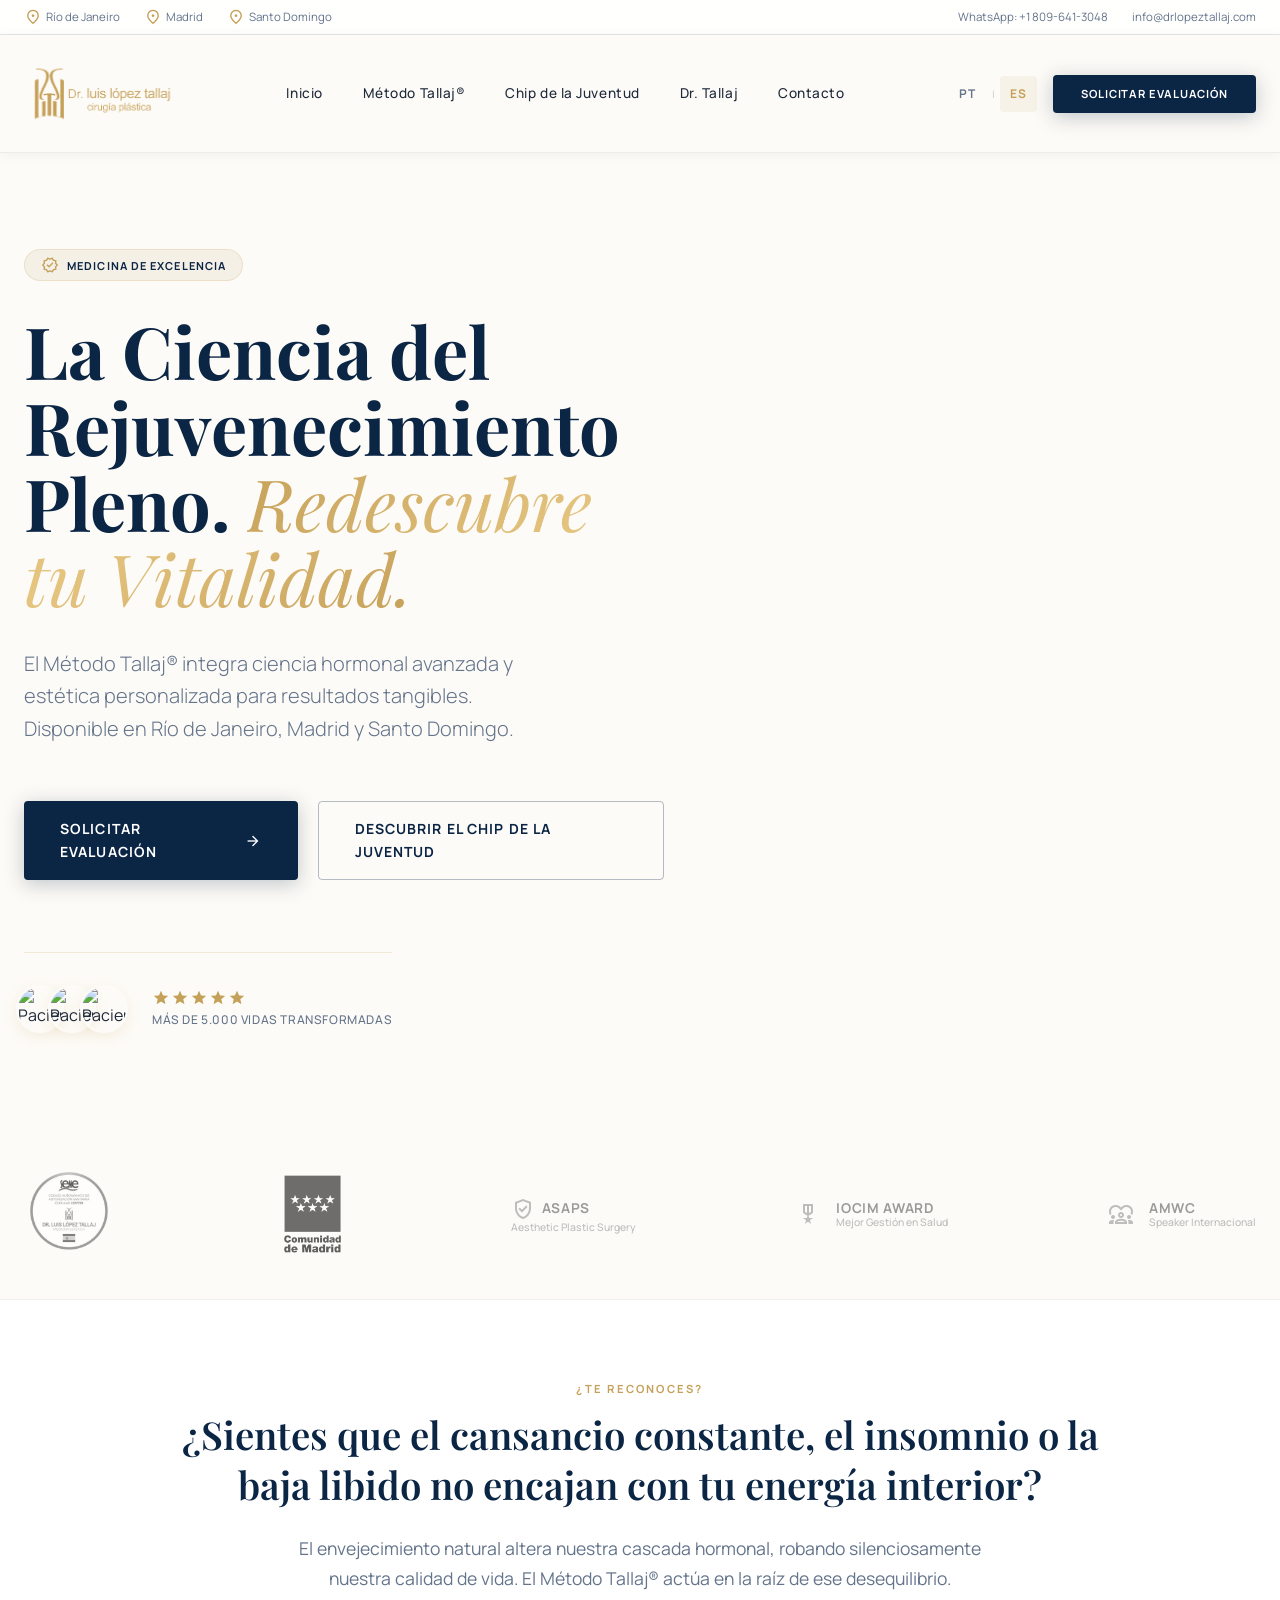
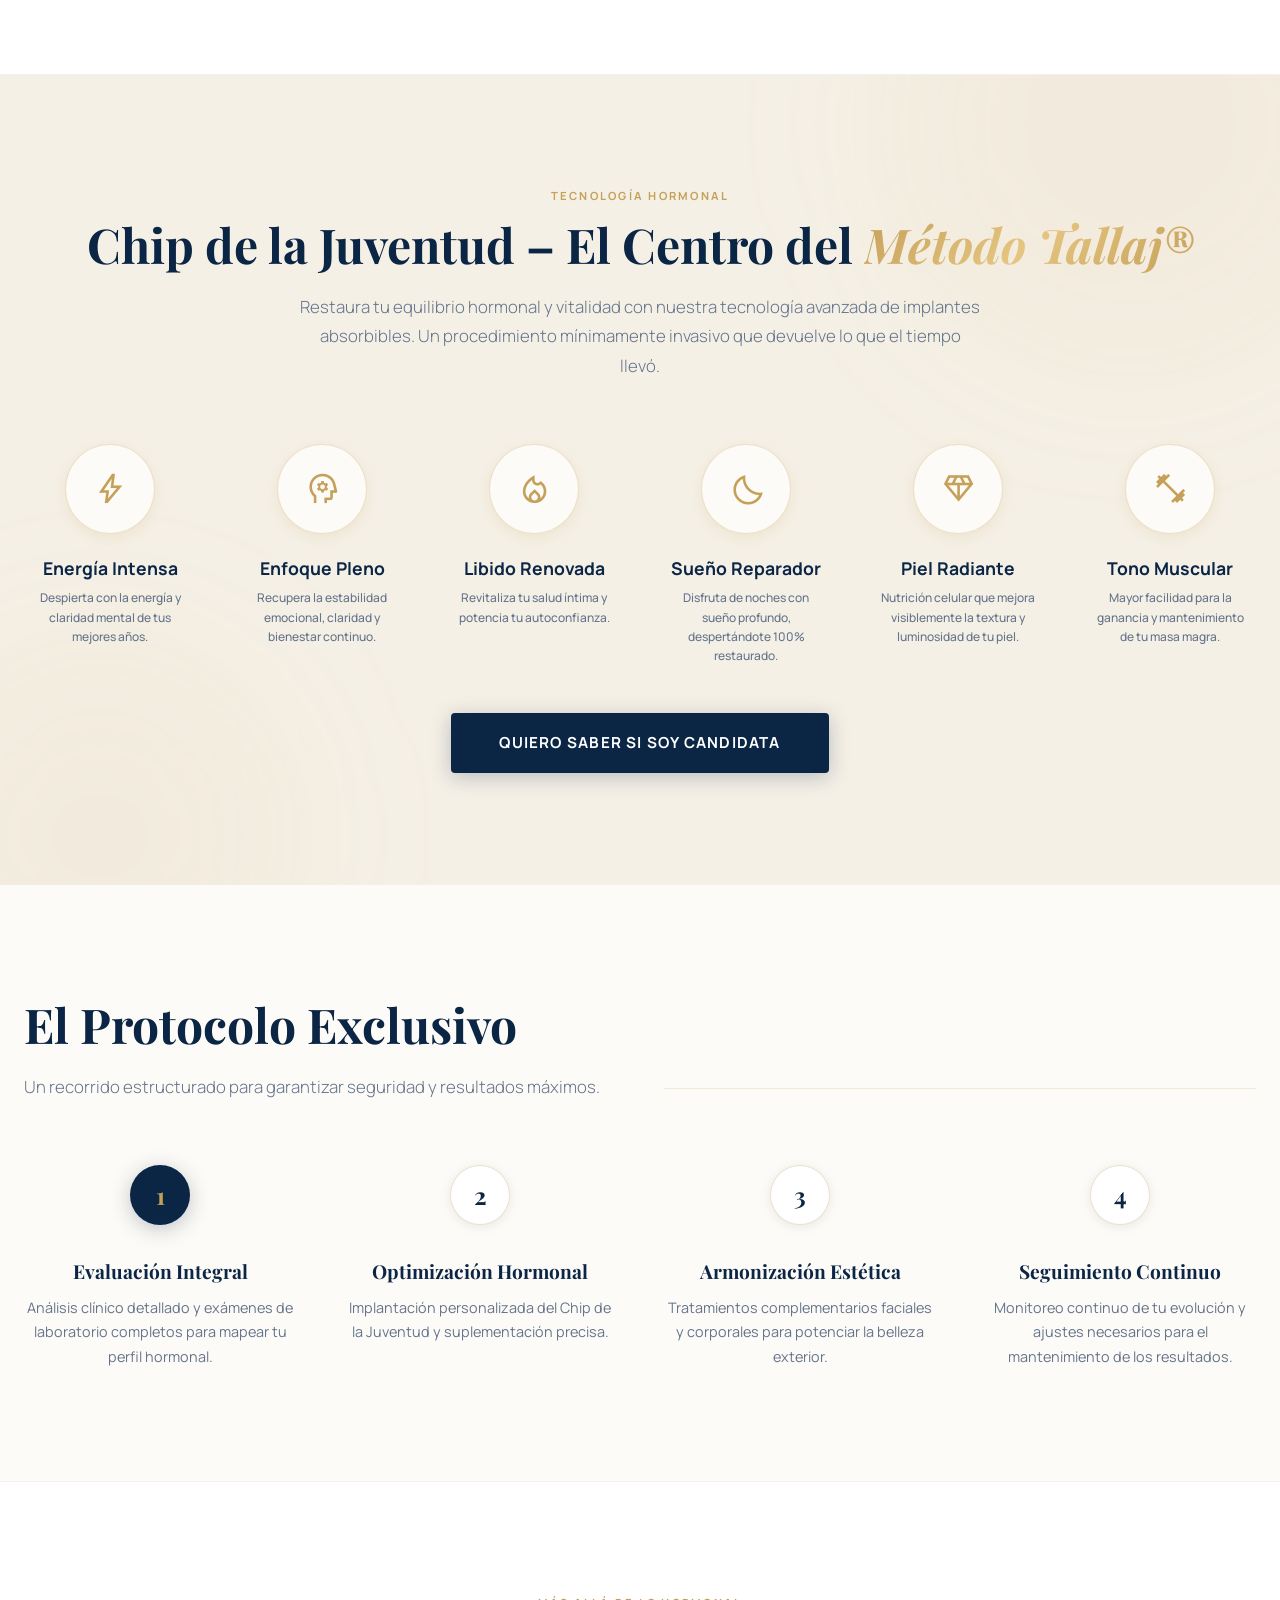
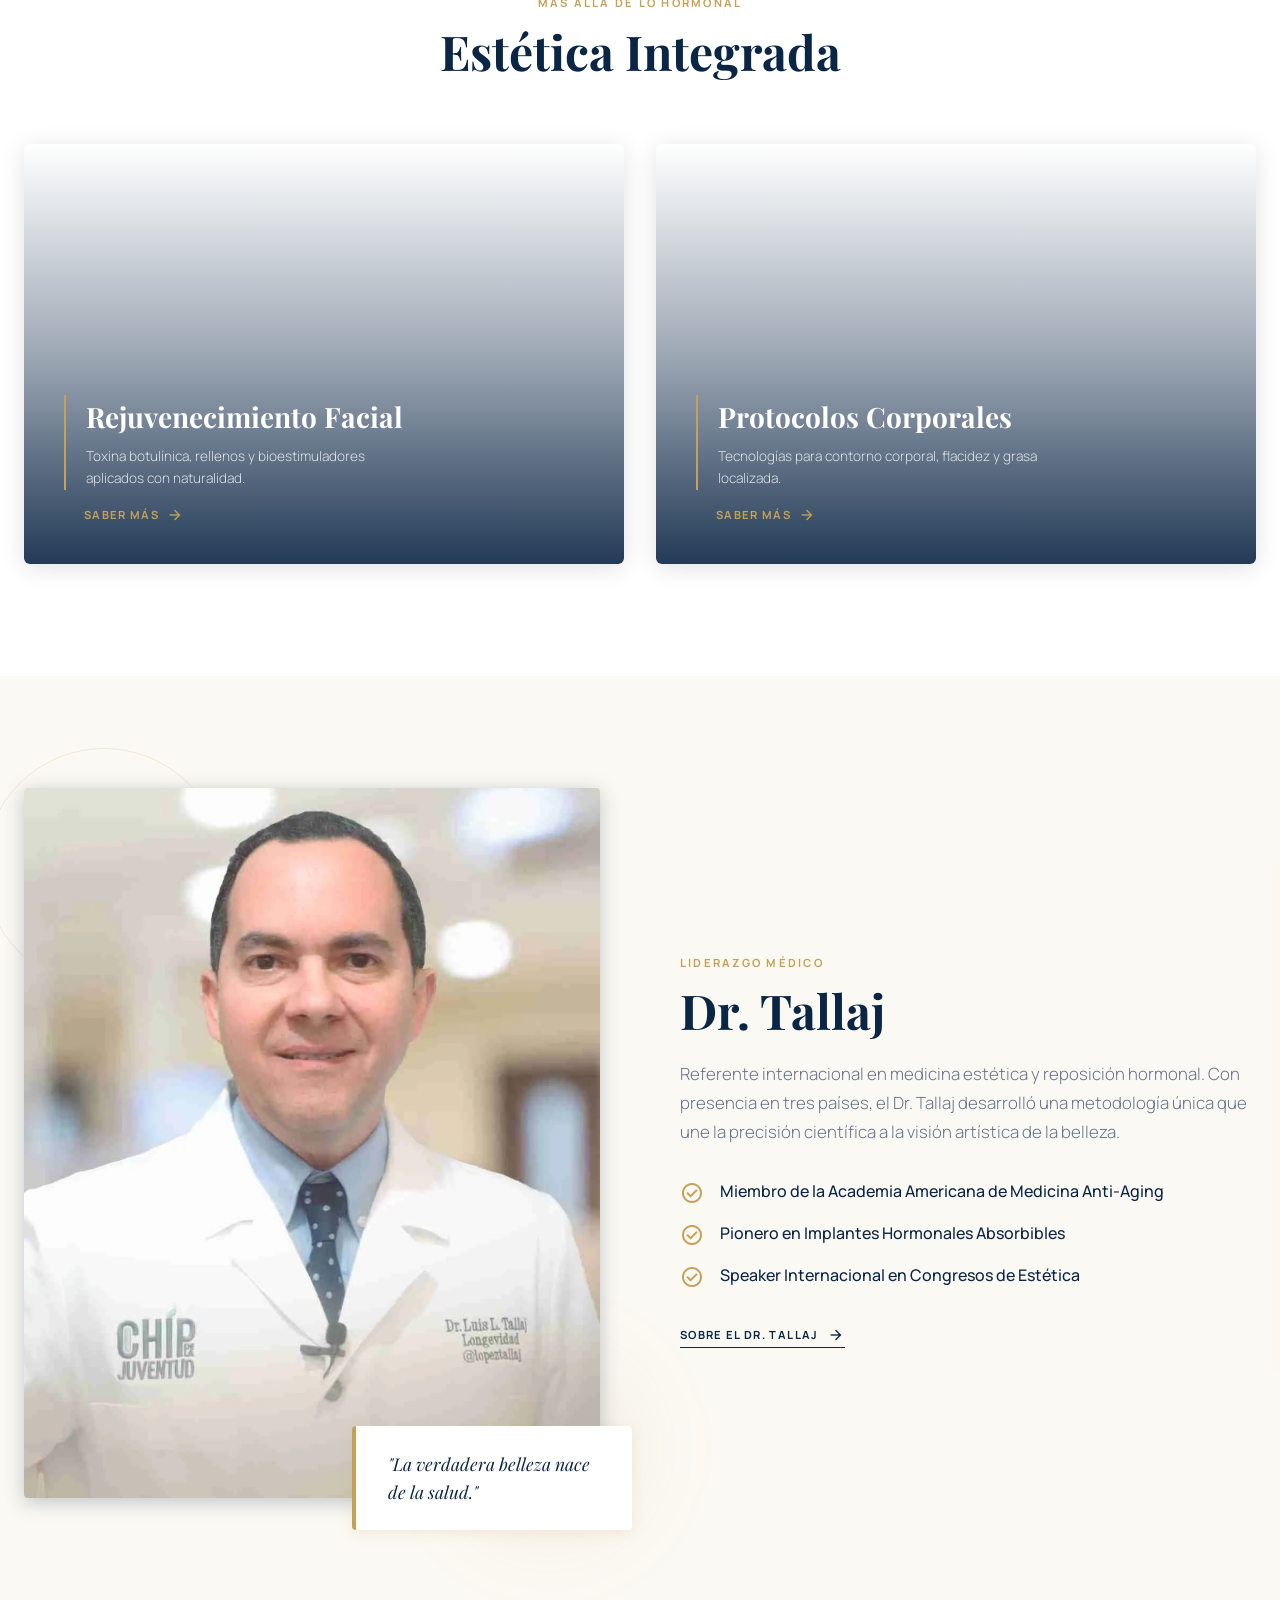
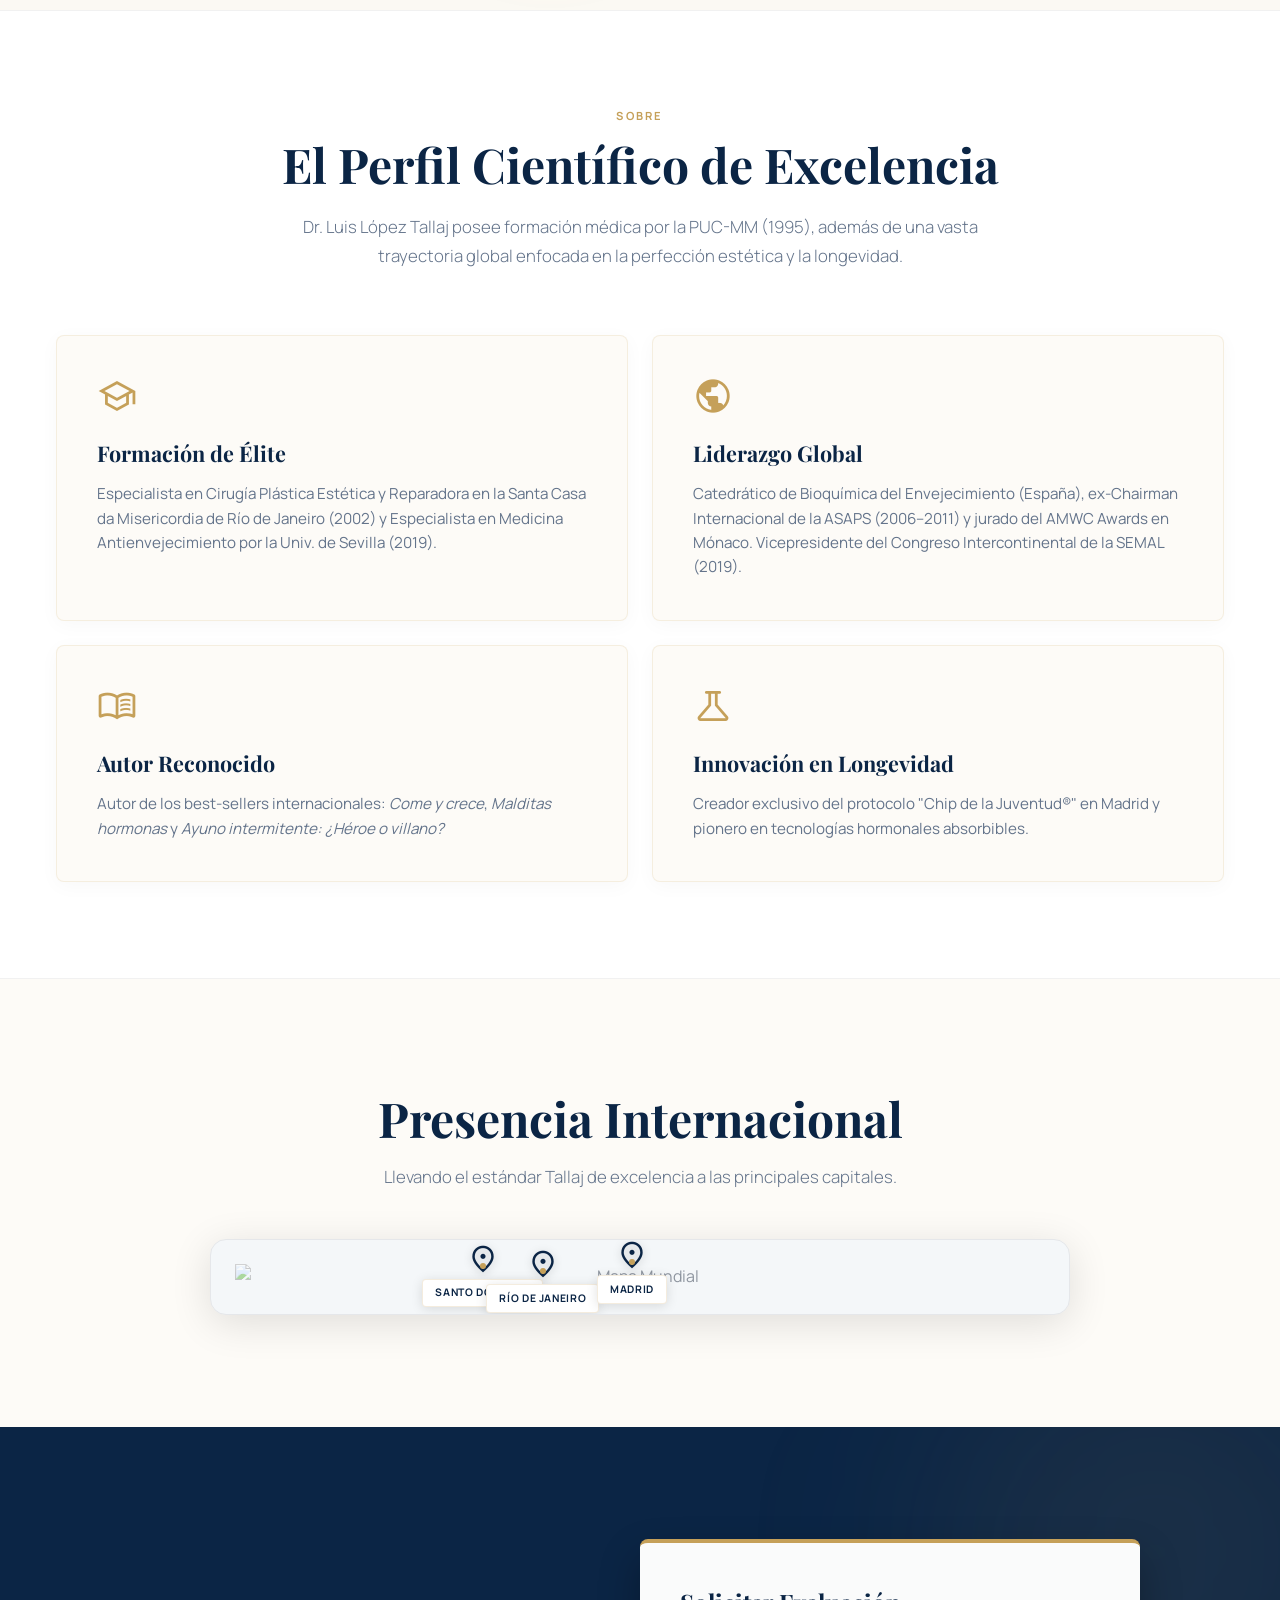
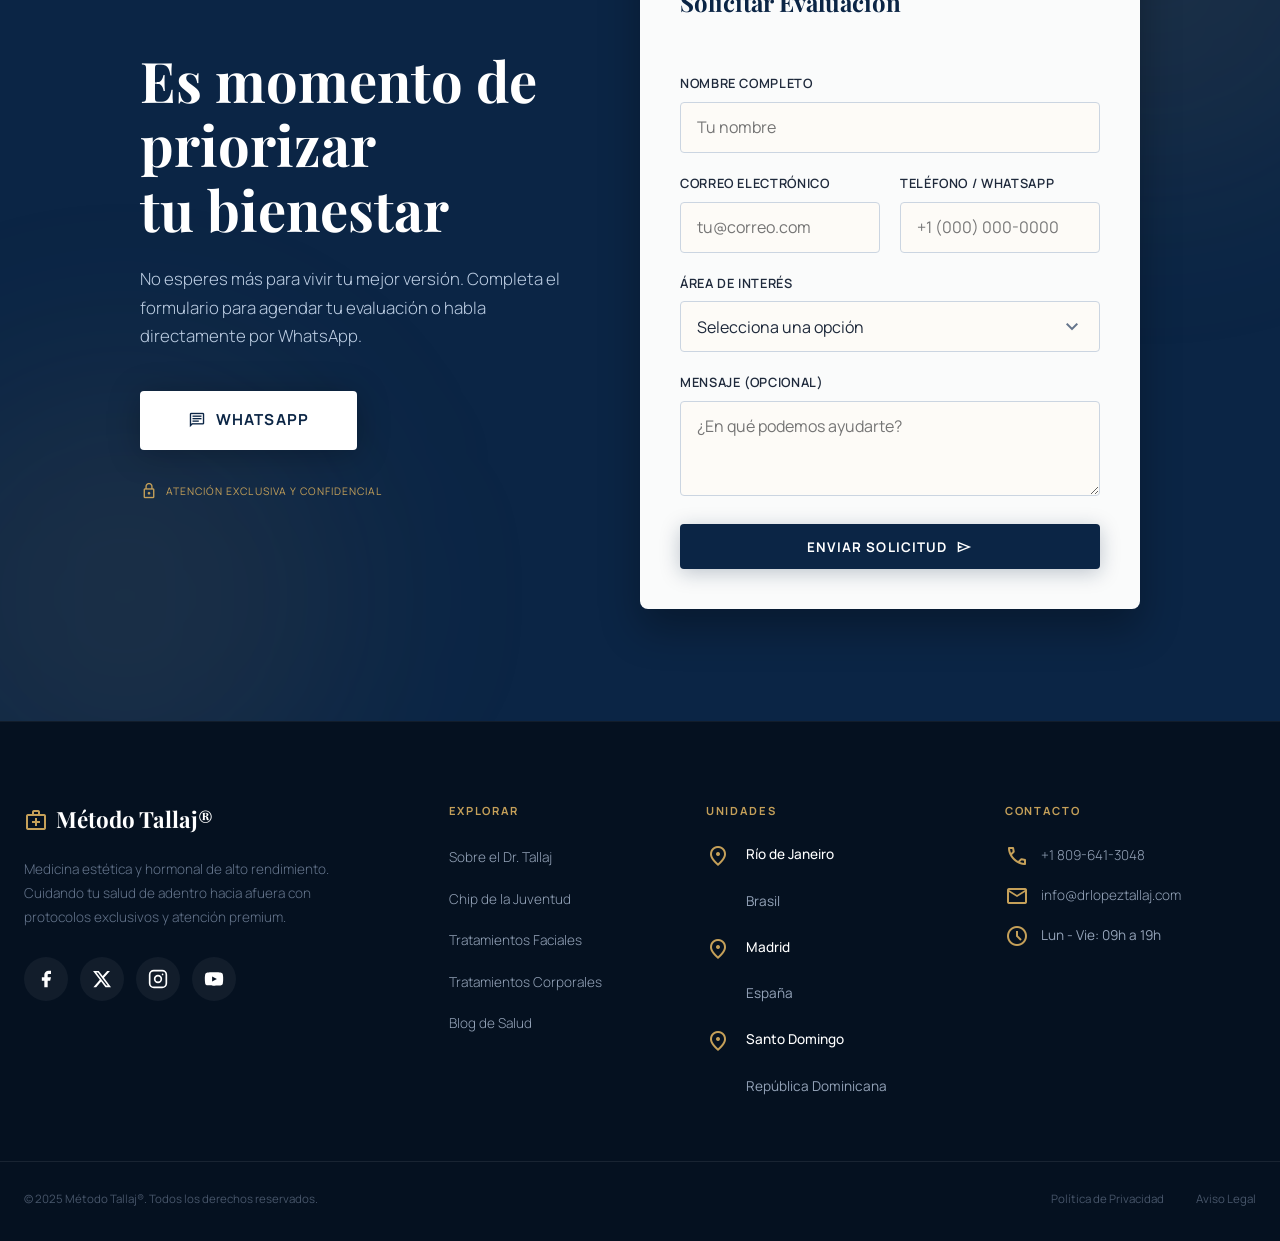
==== commit 60723e94: "Agrega link ASAPS al trust-bar en ambas versiones" ====
--- a/es/index.html
+++ b/es/index.html
@@ -210,8 +210,10 @@
             </a>
           </div>
           <div class="trust-logo">
-            <span class="material-symbols-outlined icon-xl">verified_user</span>
-            <span class="trust-text">ASAPS<br><small>Aesthetic Plastic Surgery</small></span>
+            <a href="https://find.plasticsurgery.org/?member=Tallaj" target="_blank" rel="noopener" aria-label="Verificar en ASAPS – American Society for Aesthetic Plastic Surgery">
+              <span class="material-symbols-outlined icon-xl">verified_user</span>
+              <span class="trust-text">ASAPS<br><small>Aesthetic Plastic Surgery</small></span>
+            </a>
           </div>
           <div class="trust-logo">
             <span class="material-symbols-outlined icon-xl">military_tech</span>
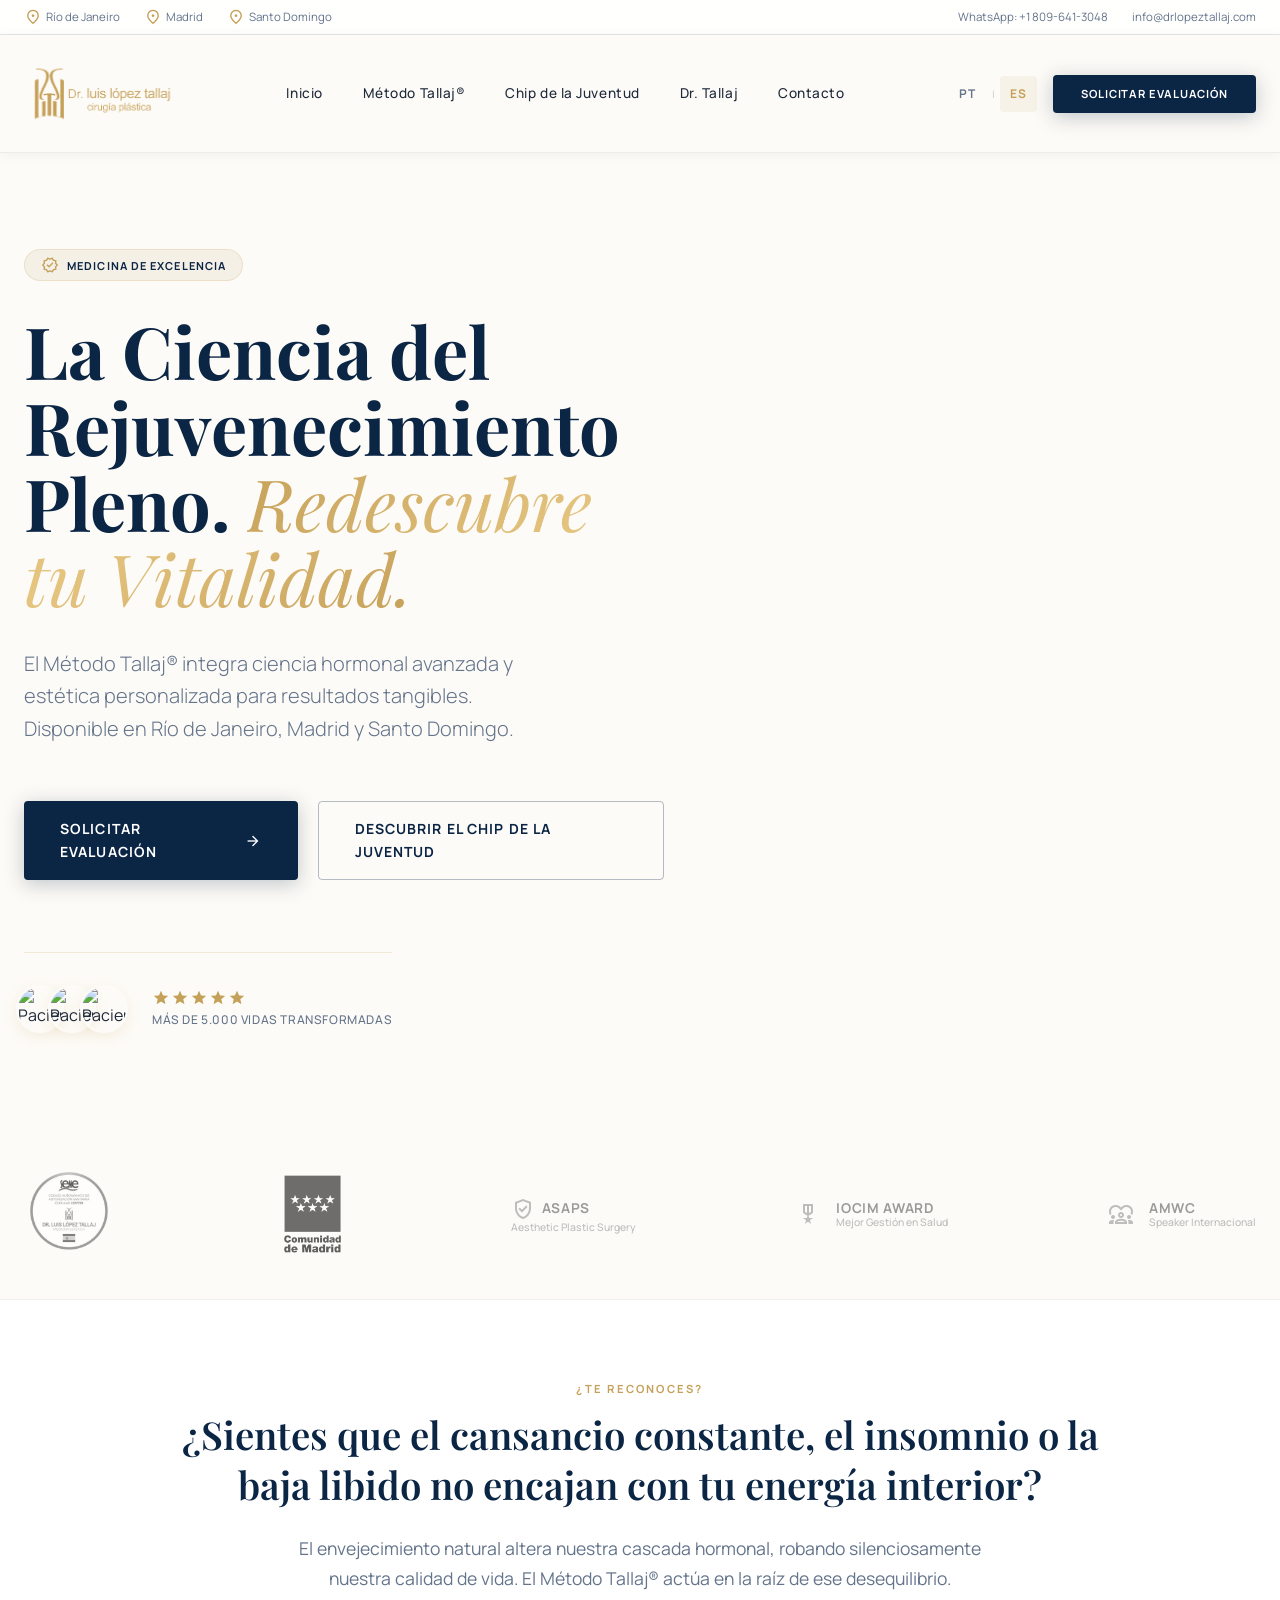
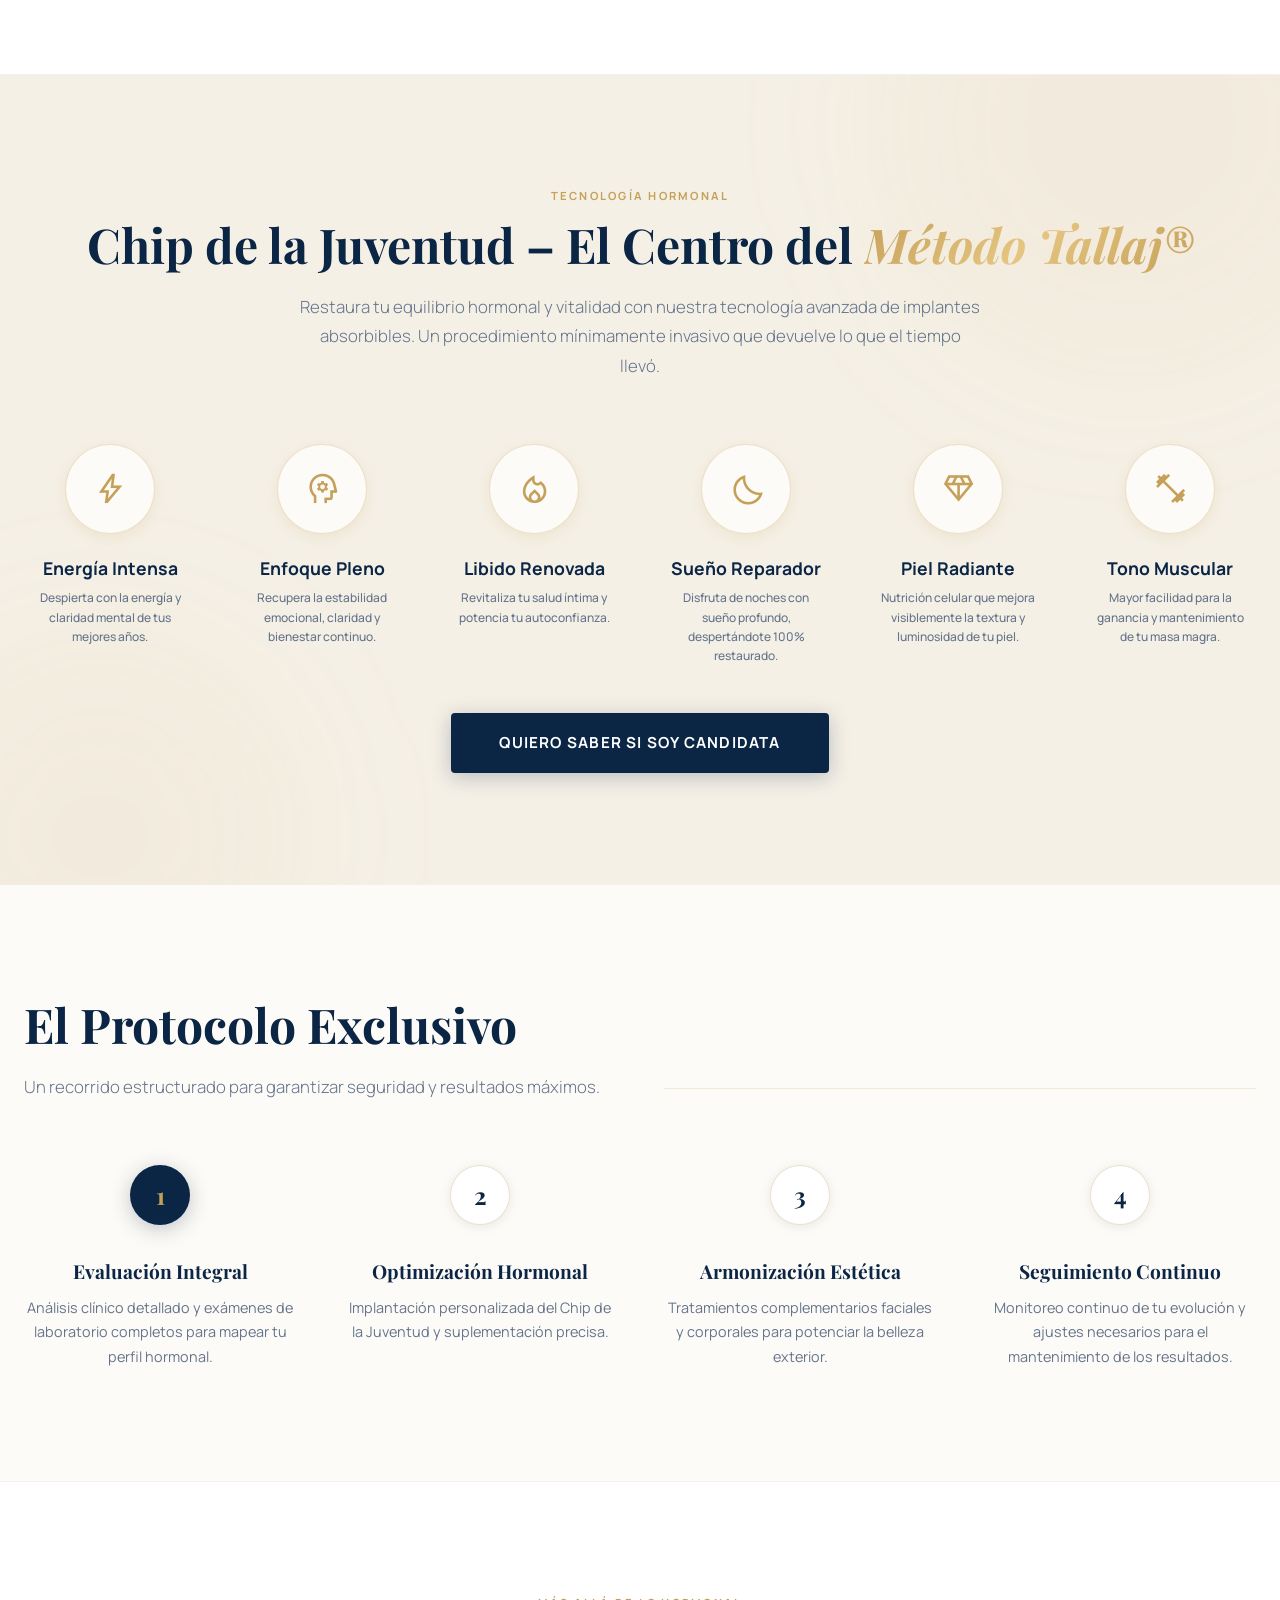
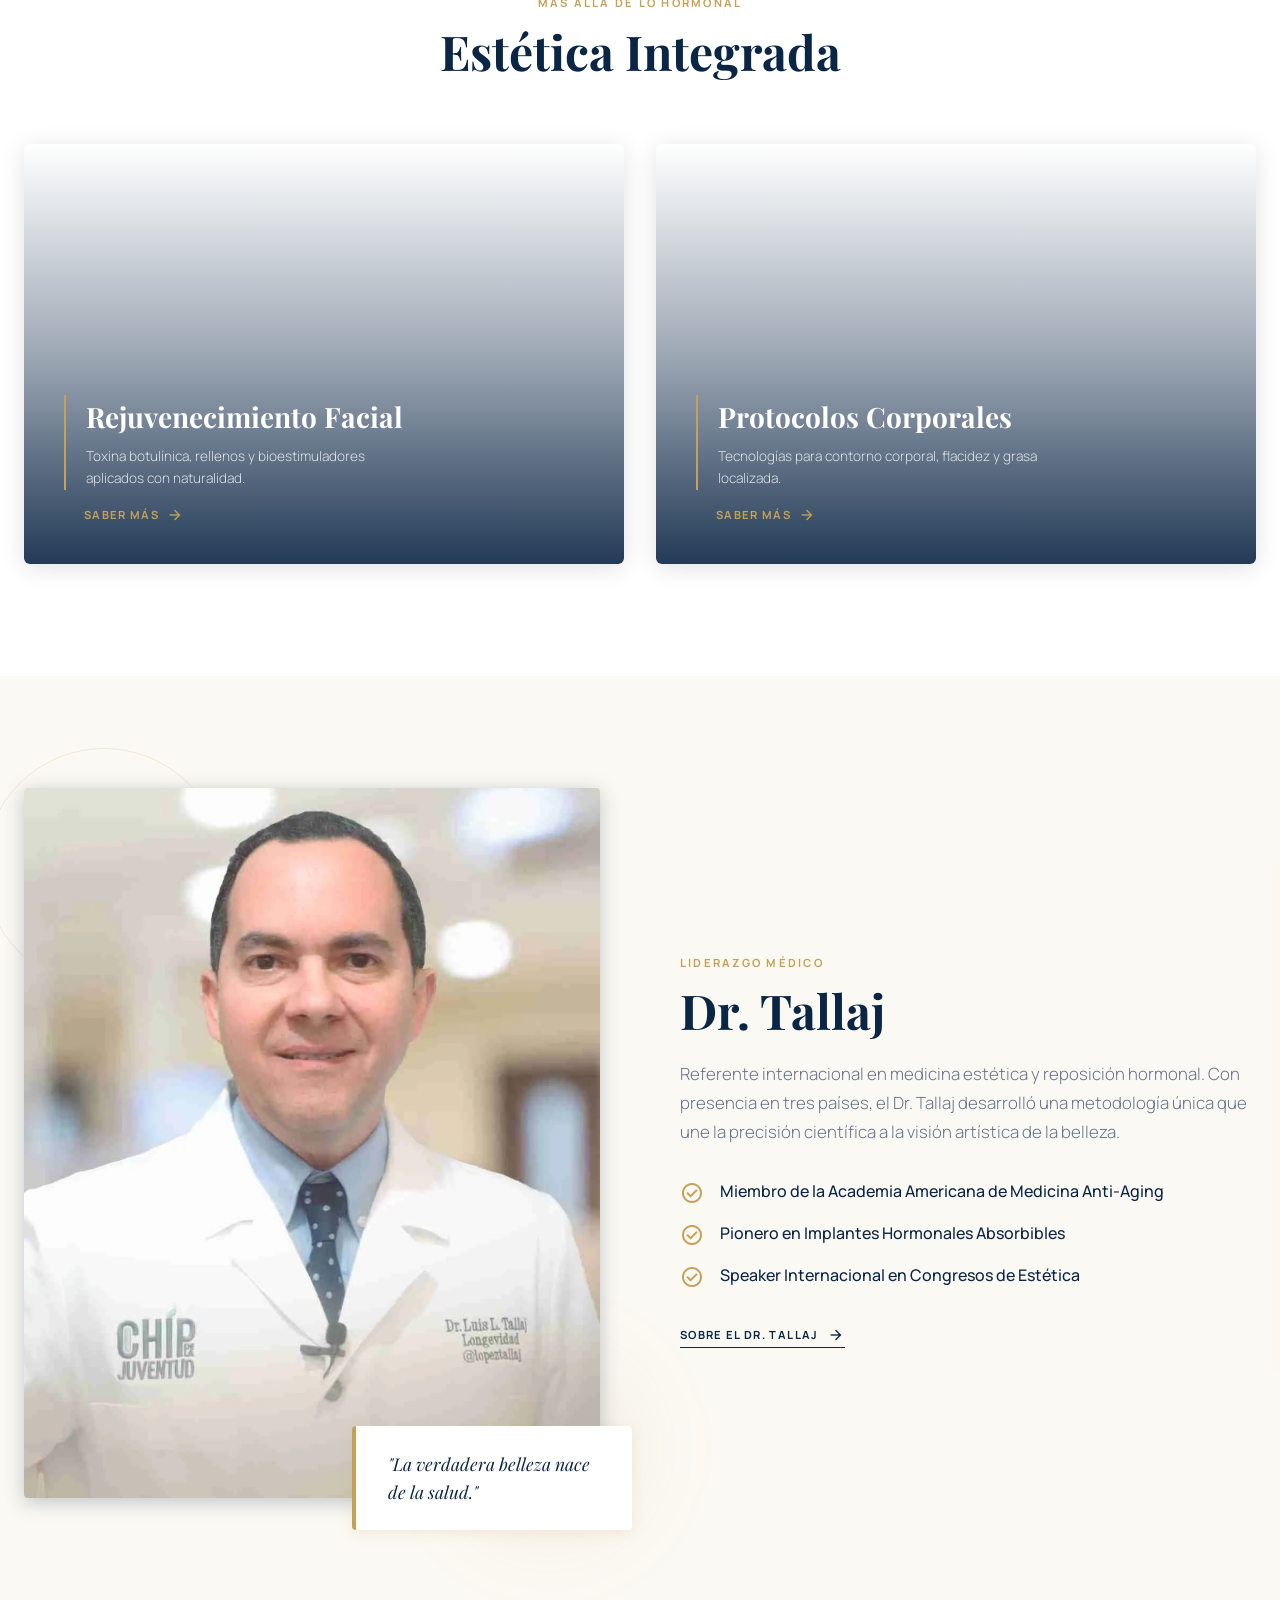
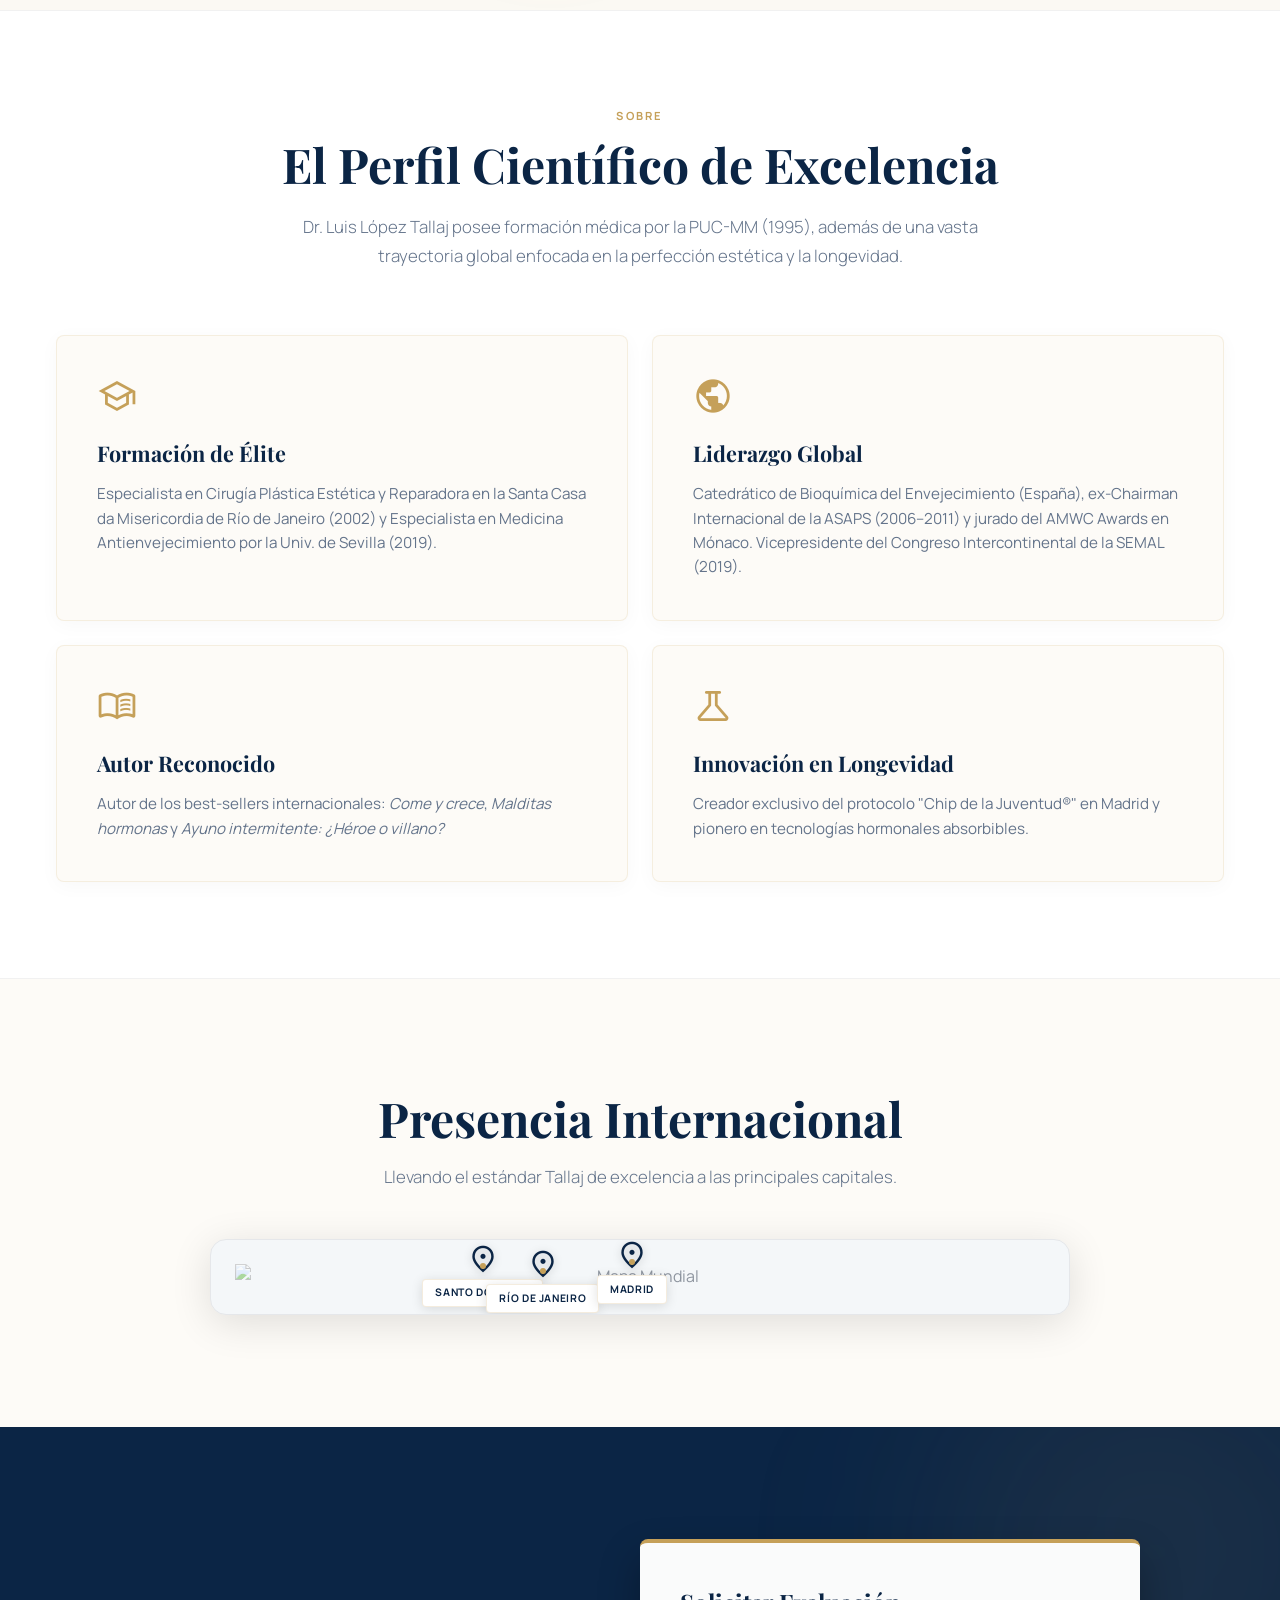
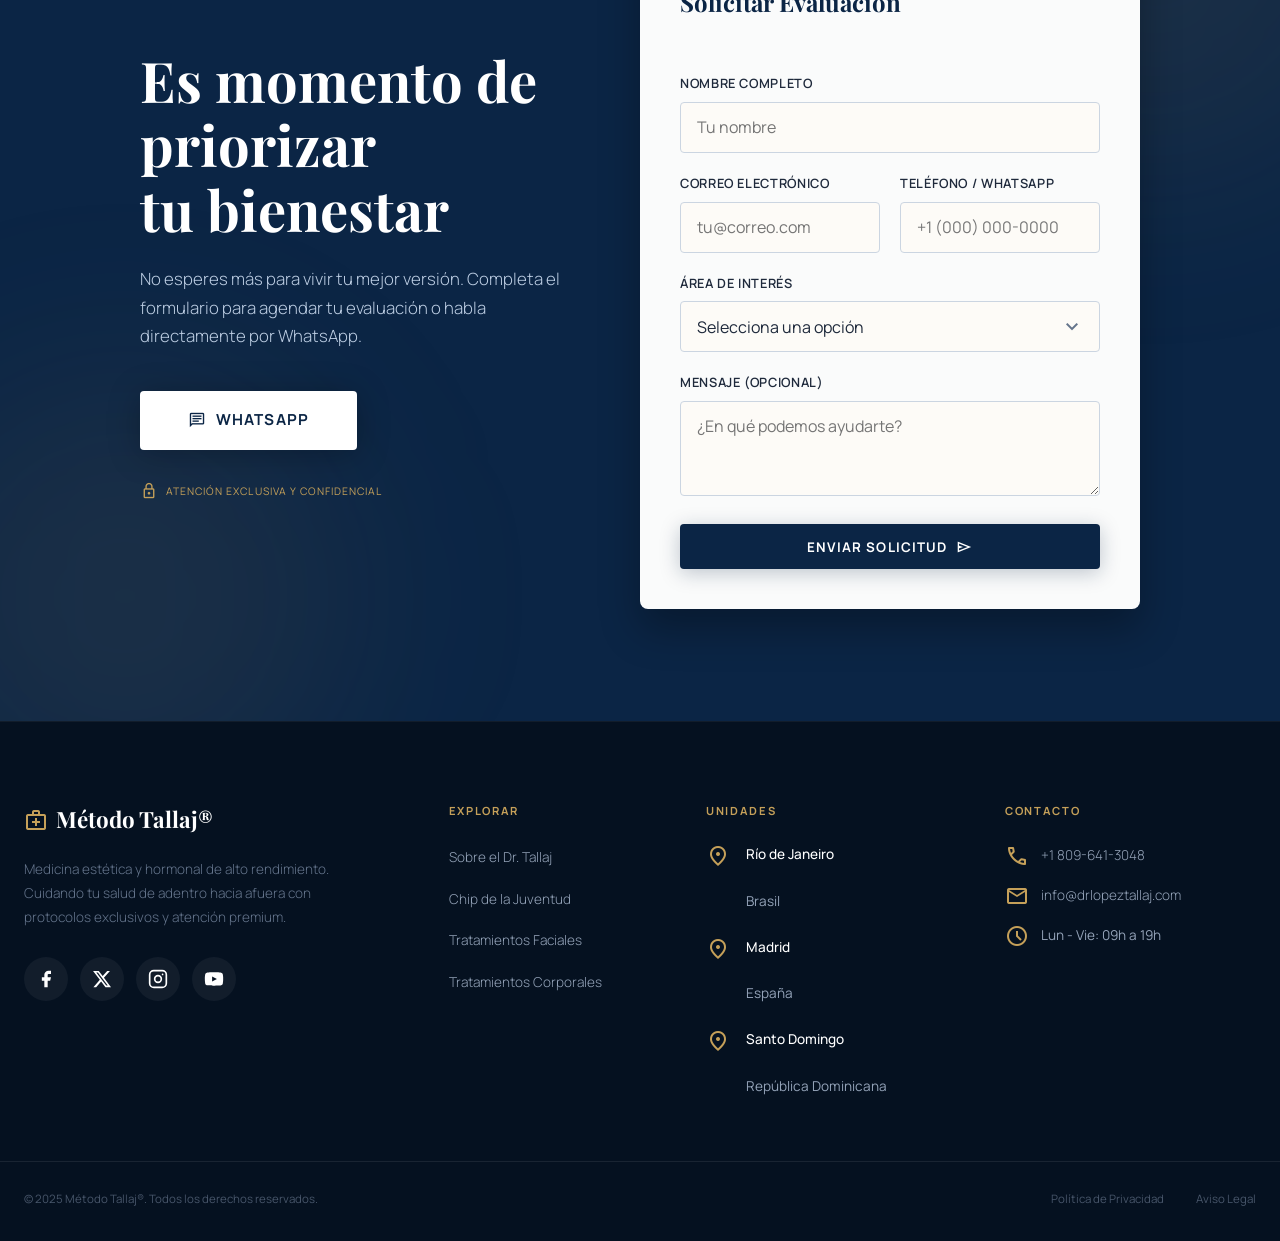
==== commit 4d0453de: "Agrega favicon, Open Graph, corrige copyright y links muertos" ====
--- a/es/index.html
+++ b/es/index.html
@@ -1,6 +1,15 @@
 <!doctype html>
 <html lang="es">
   <head>
+    <!-- Google tag (gtag.js) -->
+    <script async src="https://www.googletagmanager.com/gtag/js?id=G-8FG41ZZ95Y"></script>
+    <script>
+      window.dataLayer = window.dataLayer || [];
+      function gtag(){dataLayer.push(arguments);}
+      gtag('js', new Date());
+
+      gtag('config', 'G-8FG41ZZ95Y');
+    </script>
     <meta charset="UTF-8" />
     <meta name="viewport" content="width=device-width, initial-scale=1.0" />
     <title>Método Tallaj® – Medicina de Excelencia</title>
@@ -11,6 +20,24 @@
     <link rel="canonical" href="https://metodotallaj.com/es/" />
     <link rel="alternate" hreflang="pt-BR" href="../" />
     <link rel="alternate" hreflang="es" href="./" />
+    <!-- Favicon -->
+    <link rel="icon" type="image/png" href="../images/Dr-Lopez-Tallaj-logo.png" />
+    <link rel="apple-touch-icon" href="../images/Dr-Lopez-Tallaj-logo.png" />
+    <!-- Open Graph -->
+    <meta property="og:type" content="website" />
+    <meta property="og:url" content="https://metodotallaj.com/es/" />
+    <meta property="og:title" content="Método Tallaj® – Medicina de Excelencia" />
+    <meta property="og:description" content="El Método Tallaj® integra ciencia hormonal avanzada y estética personalizada para resultados tangibles. Disponible en Río de Janeiro, Madrid y Santo Domingo." />
+    <meta property="og:image" content="https://metodotallaj.com/images/Dr-Lopez-Tallaj.jpg" />
+    <meta property="og:image:width" content="1200" />
+    <meta property="og:image:height" content="630" />
+    <meta property="og:locale" content="es_ES" />
+    <meta property="og:locale:alternate" content="pt_BR" />
+    <!-- Twitter Card -->
+    <meta name="twitter:card" content="summary_large_image" />
+    <meta name="twitter:title" content="Método Tallaj® – Medicina de Excelencia" />
+    <meta name="twitter:description" content="El Método Tallaj® integra ciencia hormonal avanzada y estética personalizada para resultados tangibles." />
+    <meta name="twitter:image" content="https://metodotallaj.com/images/Dr-Lopez-Tallaj.jpg" />
     <link rel="preconnect" href="https://fonts.googleapis.com" />
     <link rel="preconnect" href="https://fonts.gstatic.com" crossorigin />
     <link
@@ -389,7 +416,7 @@
                     naturalidad.
                   </p>
                 </div>
-                <a href="#" class="aesthetics-link"
+                <a href="#contact" class="aesthetics-link"
                   >Saber más
                   <span class="material-symbols-outlined icon-sm">arrow_forward</span></a
                 >
@@ -411,7 +438,7 @@
                     localizada.
                   </p>
                 </div>
-                <a href="#" class="aesthetics-link"
+                <a href="#contact" class="aesthetics-link"
                   >Saber más
                   <span class="material-symbols-outlined icon-sm">arrow_forward</span></a
                 >
@@ -493,7 +520,7 @@
             <div class="bio-card">
               <span class="material-symbols-outlined icon-lg gold">menu_book</span>
               <h3>Autor Reconocido</h3>
-              <p>Autor de los best-sellers internacionales: <em>Come y crece</em>, <em>Malditas hormonas</em> y <em>Ayuno intermitente: ¿Héroe o villano?</em></p>
+              <p>Autor de los best-sellers internacionales: <a href="https://www.amazon.com/stores/author/B0BNF43ZTC" target="_blank" rel="noopener"><em>Come y crece</em></a>, <a href="https://www.amazon.com/stores/author/B0BNF43ZTC" target="_blank" rel="noopener"><em>Malditas hormonas</em></a> y <a href="https://www.amazon.com/stores/author/B0BNF43ZTC" target="_blank" rel="noopener"><em>Ayuno intermitente: ¿Héroe o villano?</em></a></p>
             </div>
             <div class="bio-card">
               <span class="material-symbols-outlined icon-lg gold">science</span>
@@ -565,7 +592,9 @@
             </div>
 
             <div class="contact-form-wrapper">
-              <form class="contact-form" action="#" method="POST" onsubmit="event.preventDefault(); alert('¡Formulario enviado con éxito!');">
+              <form class="contact-form" id="contact-form" action="https://formspree.io/f/mzdjgbeb" method="POST">
+                <input type="hidden" name="_bcc" value="juan.castillov8@gmail.com" />
+                <input type="hidden" name="_subject" value="Nueva solicitud de evaluación – Método Tallaj®" />
                 <h3 class="form-title">Solicitar Evaluación</h3>
 
                 <div class="form-group">
@@ -602,6 +631,8 @@
                   <label for="message">Mensaje (Opcional)</label>
                   <textarea id="message" name="message" rows="3" placeholder="¿En qué podemos ayudarte?"></textarea>
                 </div>
+
+                <div id="form-status" class="form-status" role="alert" aria-live="polite"></div>
 
                 <button type="submit" class="btn btn-primary submit-btn">
                   ENVIAR SOLICITUD
@@ -660,7 +691,6 @@
             <li><a href="#features">Chip de la Juventud</a></li>
             <li><a href="#aesthetics">Tratamientos Faciales</a></li>
             <li><a href="#aesthetics">Tratamientos Corporales</a></li>
-            <li><a href="#">Blog de Salud</a></li>
           </ul>
         </div>
         <div class="footer-col">
@@ -703,8 +733,8 @@
       <div class="container footer-bottom">
         <p>© 2025 Método Tallaj®. Todos los derechos reservados.</p>
         <div class="footer-legal">
-          <a href="#">Política de Privacidad</a>
-          <a href="#">Aviso Legal</a>
+          <a href="#contact">Política de Privacidad</a>
+          <a href="#contact">Aviso Legal</a>
         </div>
       </div>
     </footer>
--- a/style.css
+++ b/style.css
@@ -555,6 +555,23 @@
   justify-content: center;
   margin-top: 0.5rem;
 }
+.form-status {
+  font-size: 0.9rem;
+  padding: 0.6rem 0.9rem;
+  border-radius: 6px;
+  display: none;
+}
+.form-status:not(:empty) {
+  display: block;
+}
+.form-status--ok {
+  background: #e6f4ea;
+  color: #1e6e35;
+}
+.form-status--error {
+  background: #fce8e6;
+  color: #c0392b;
+}
 
 
 /* ==========================================
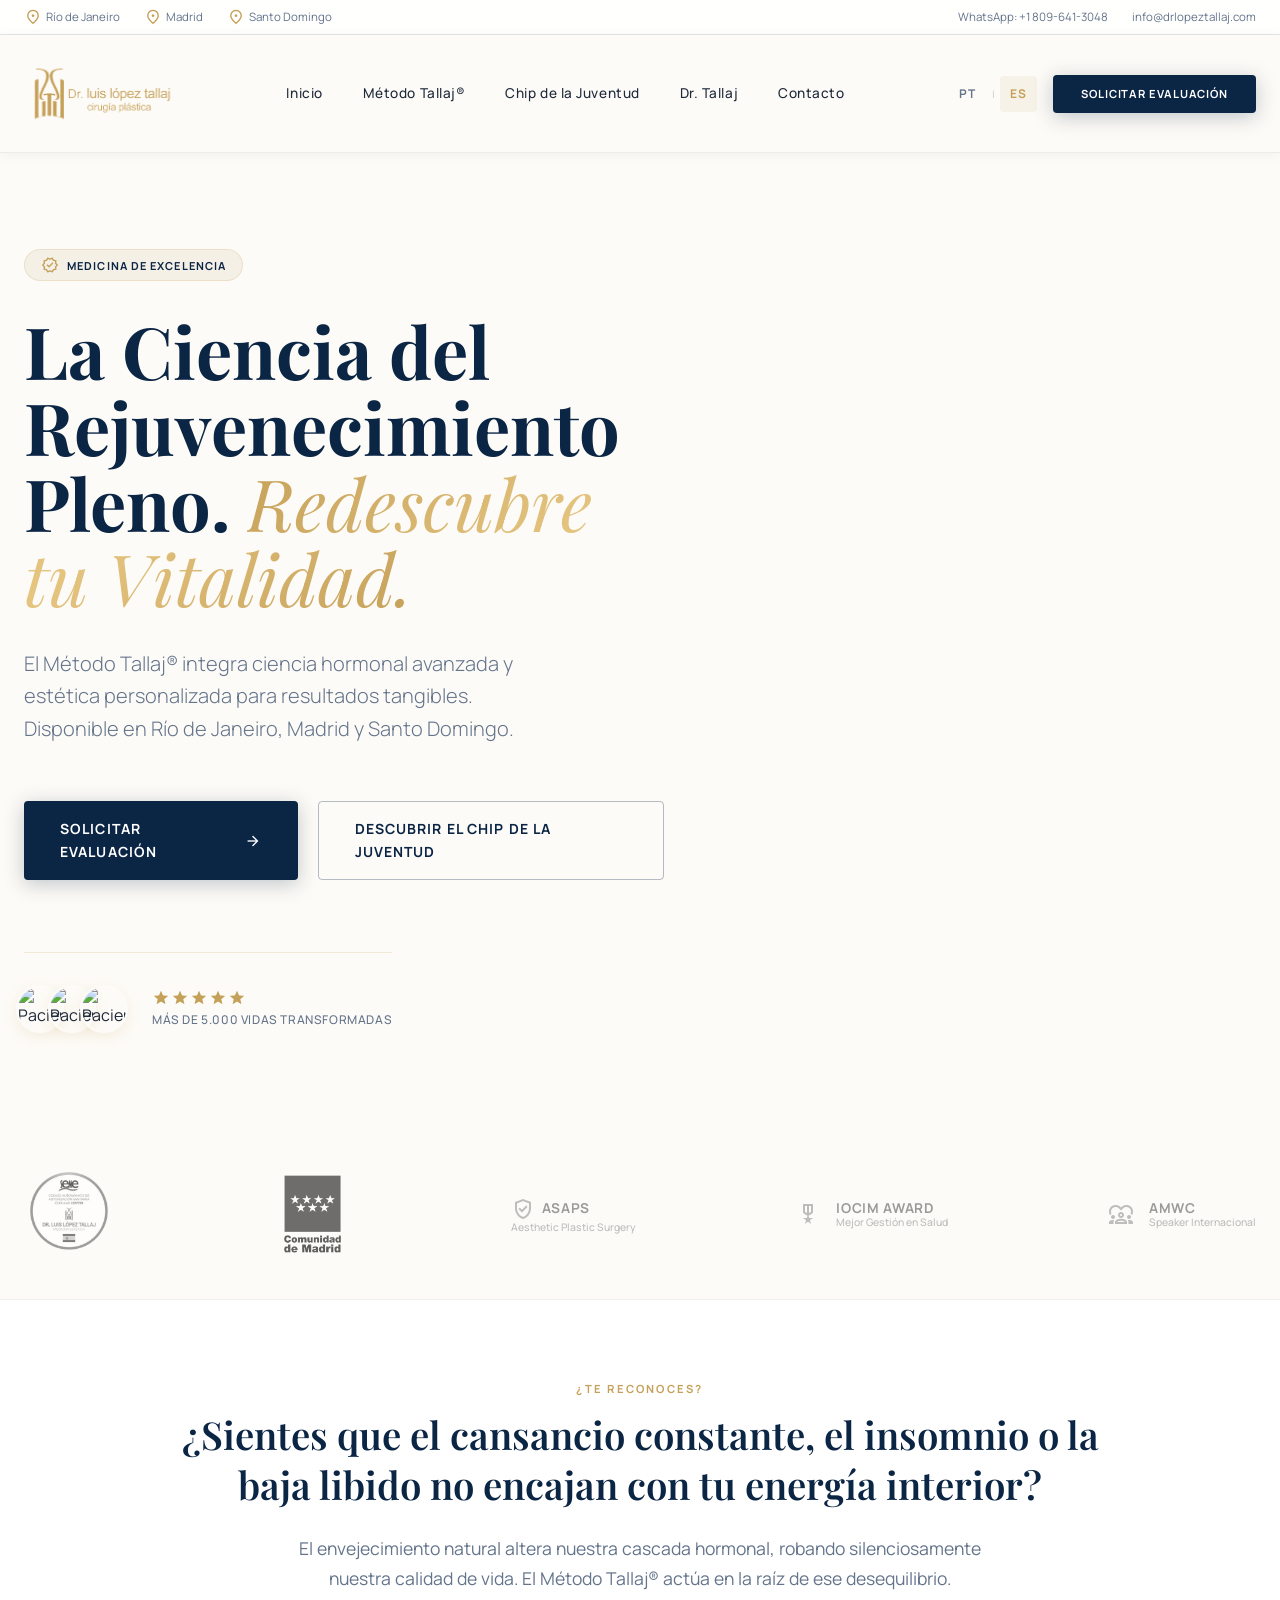
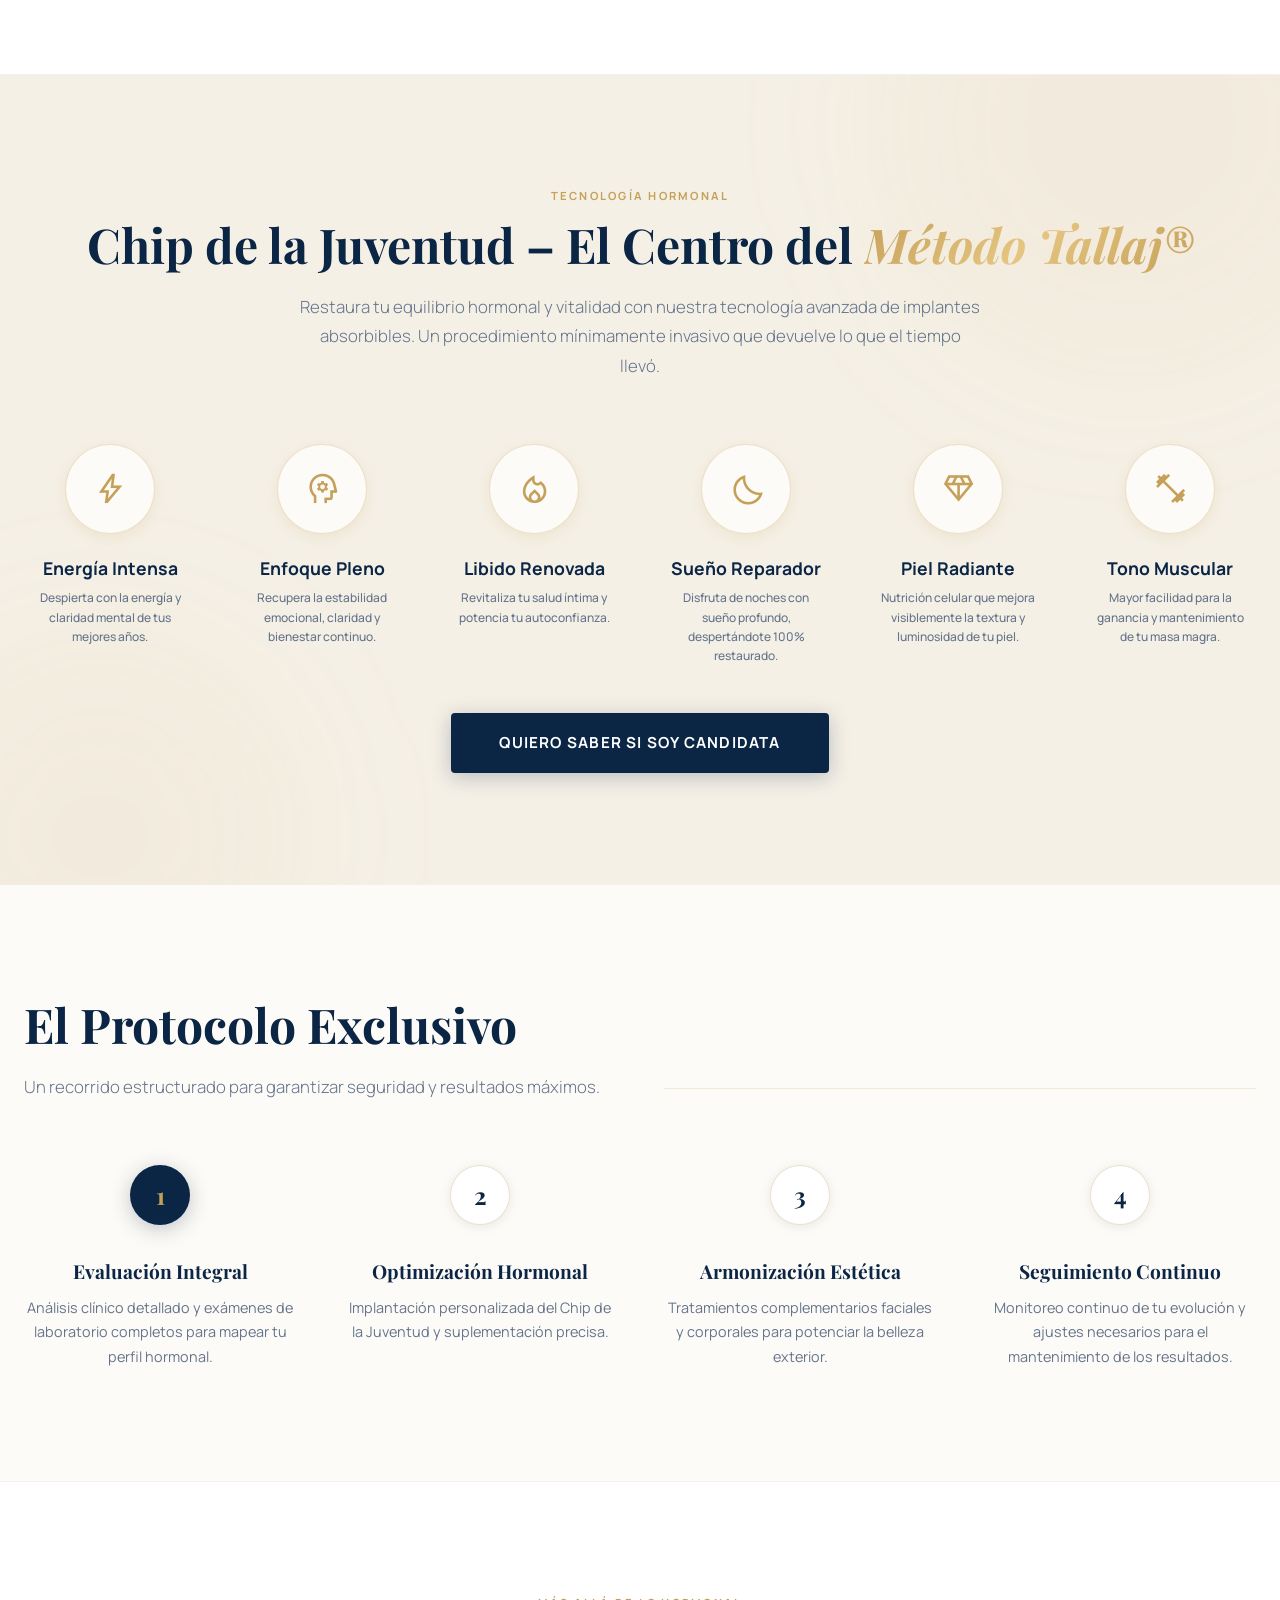
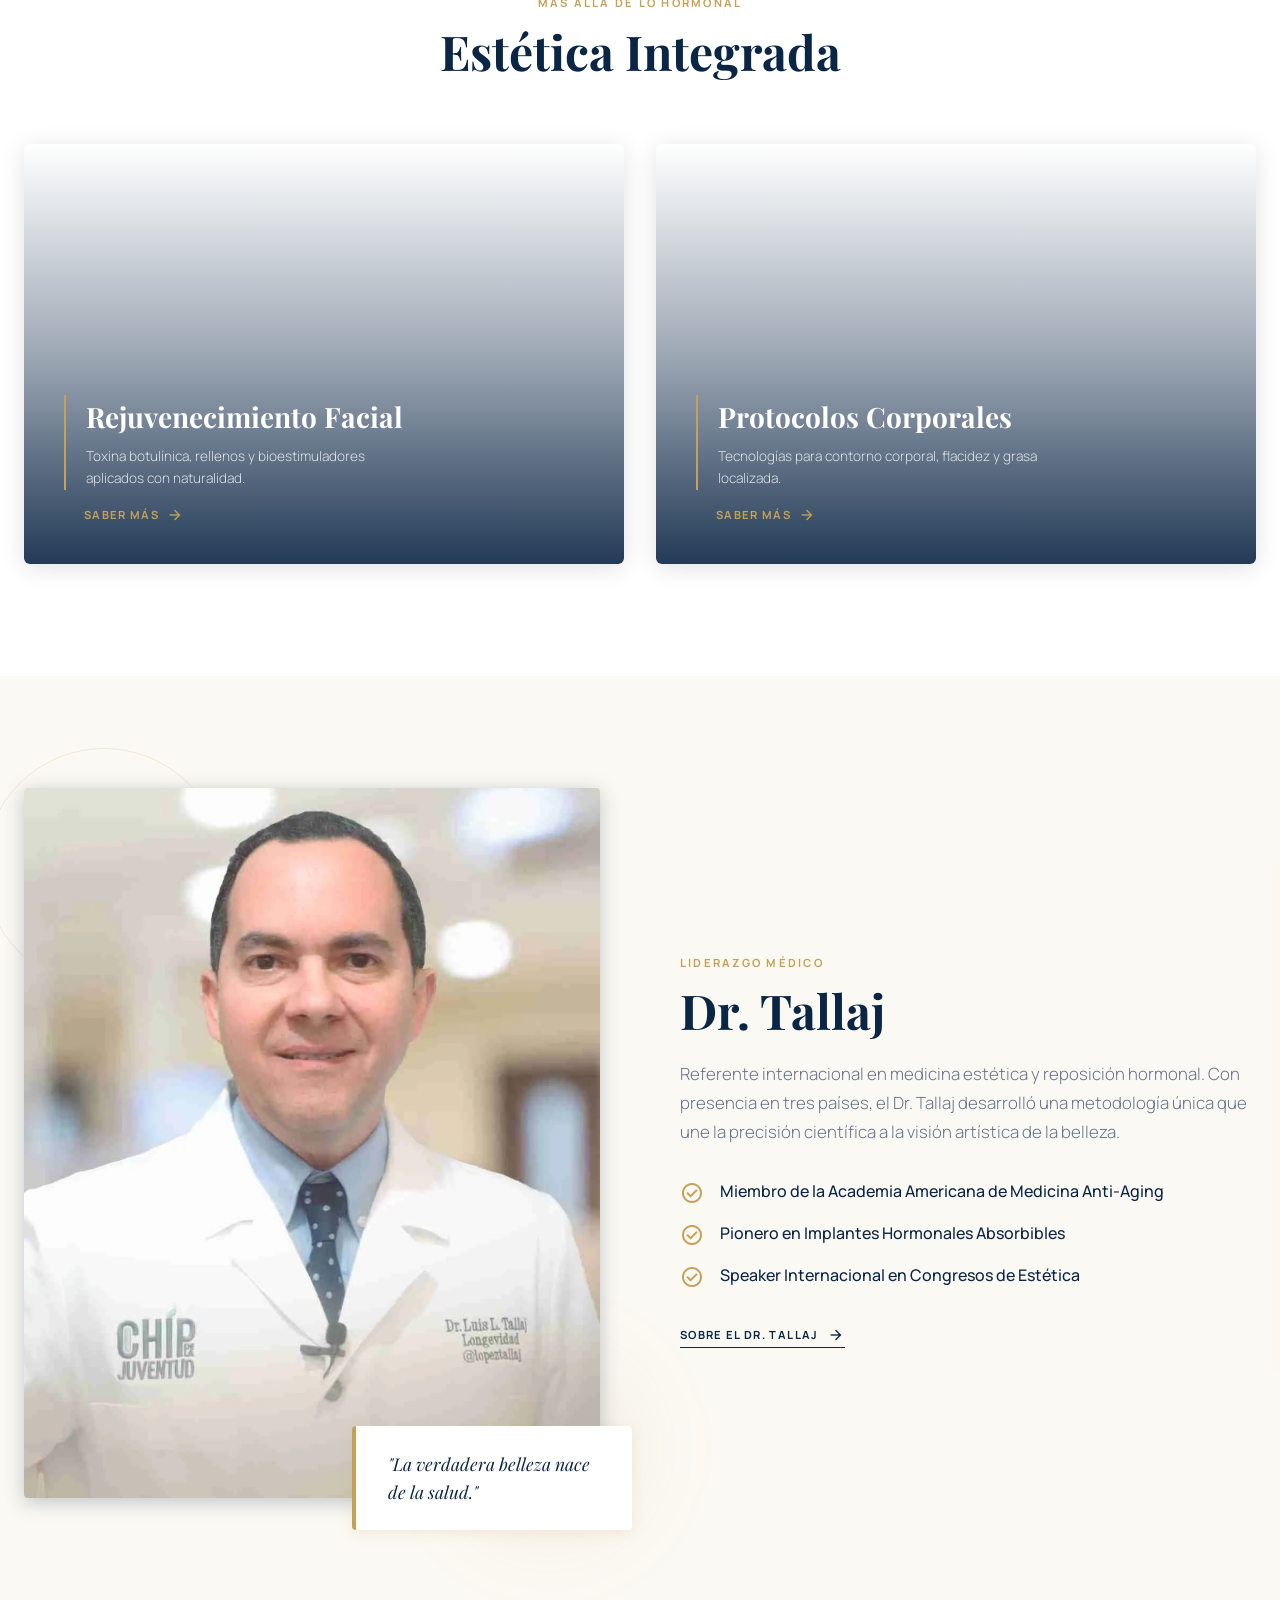
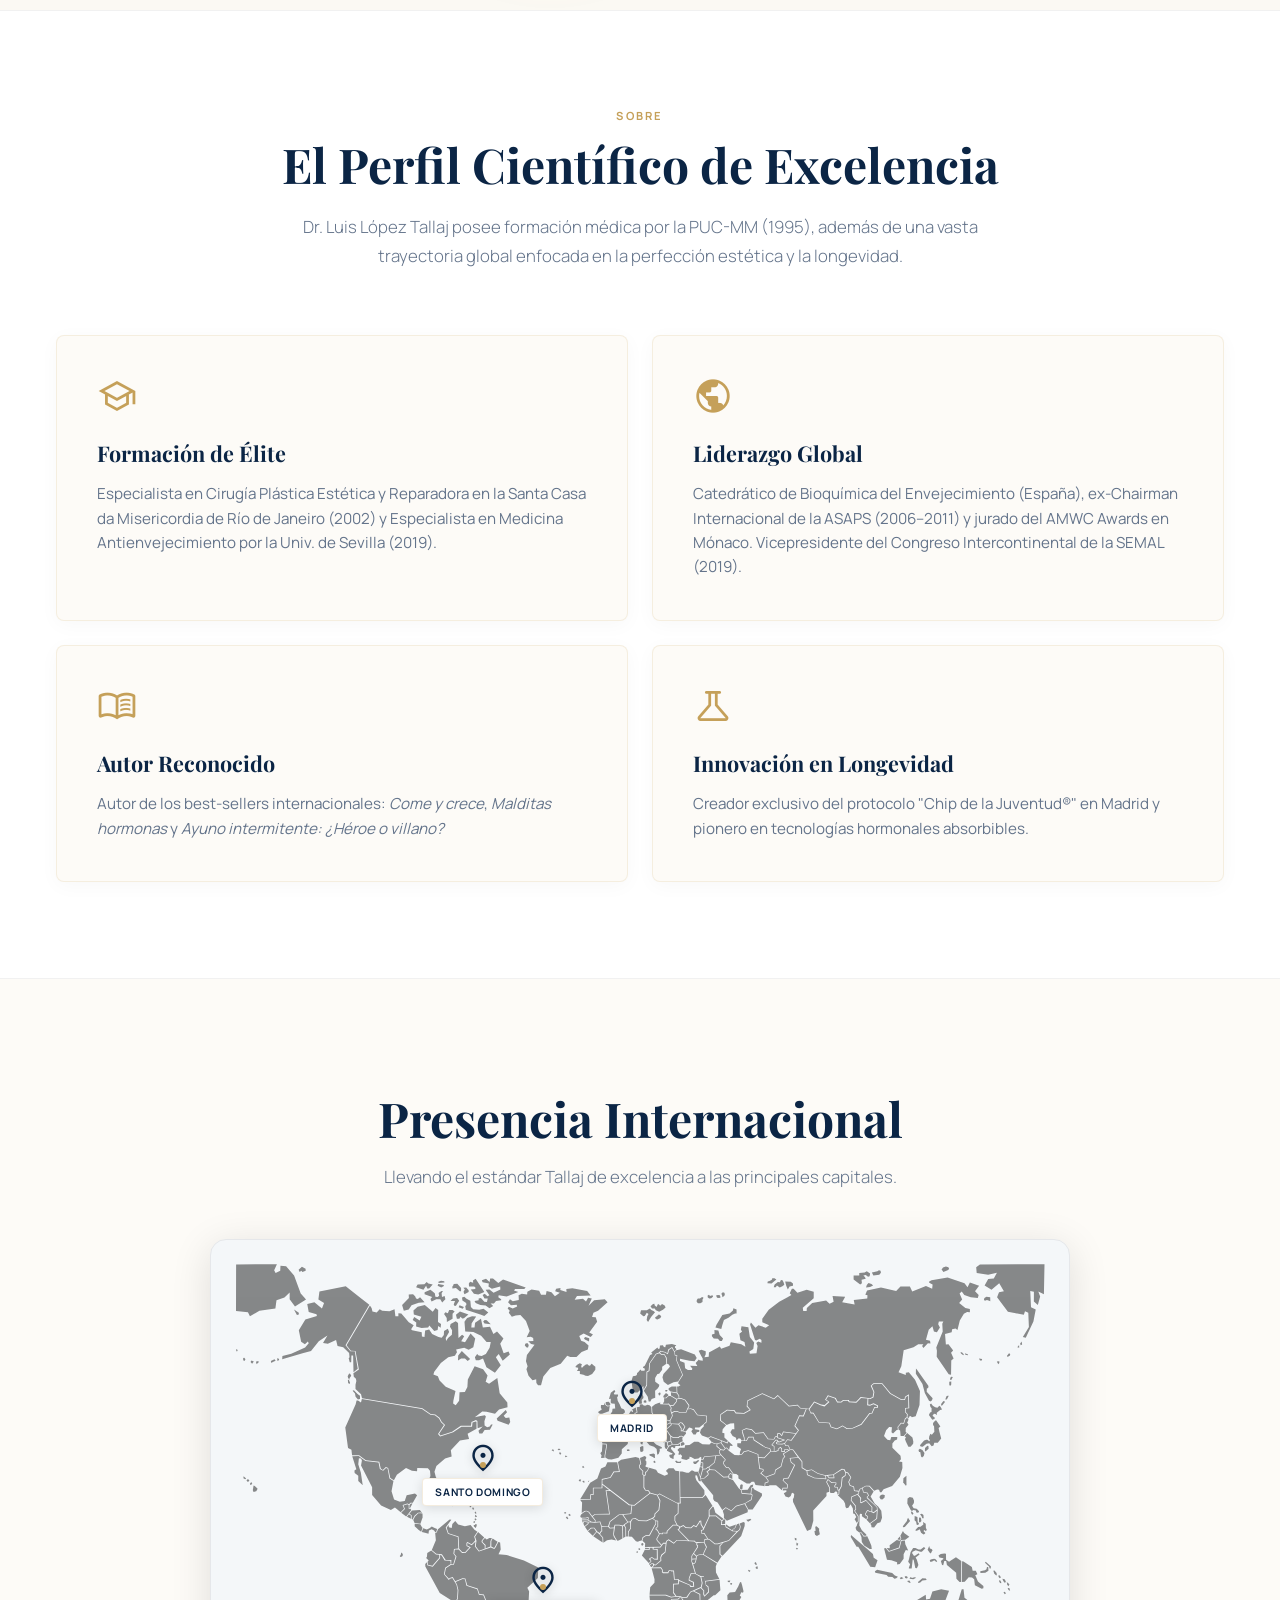
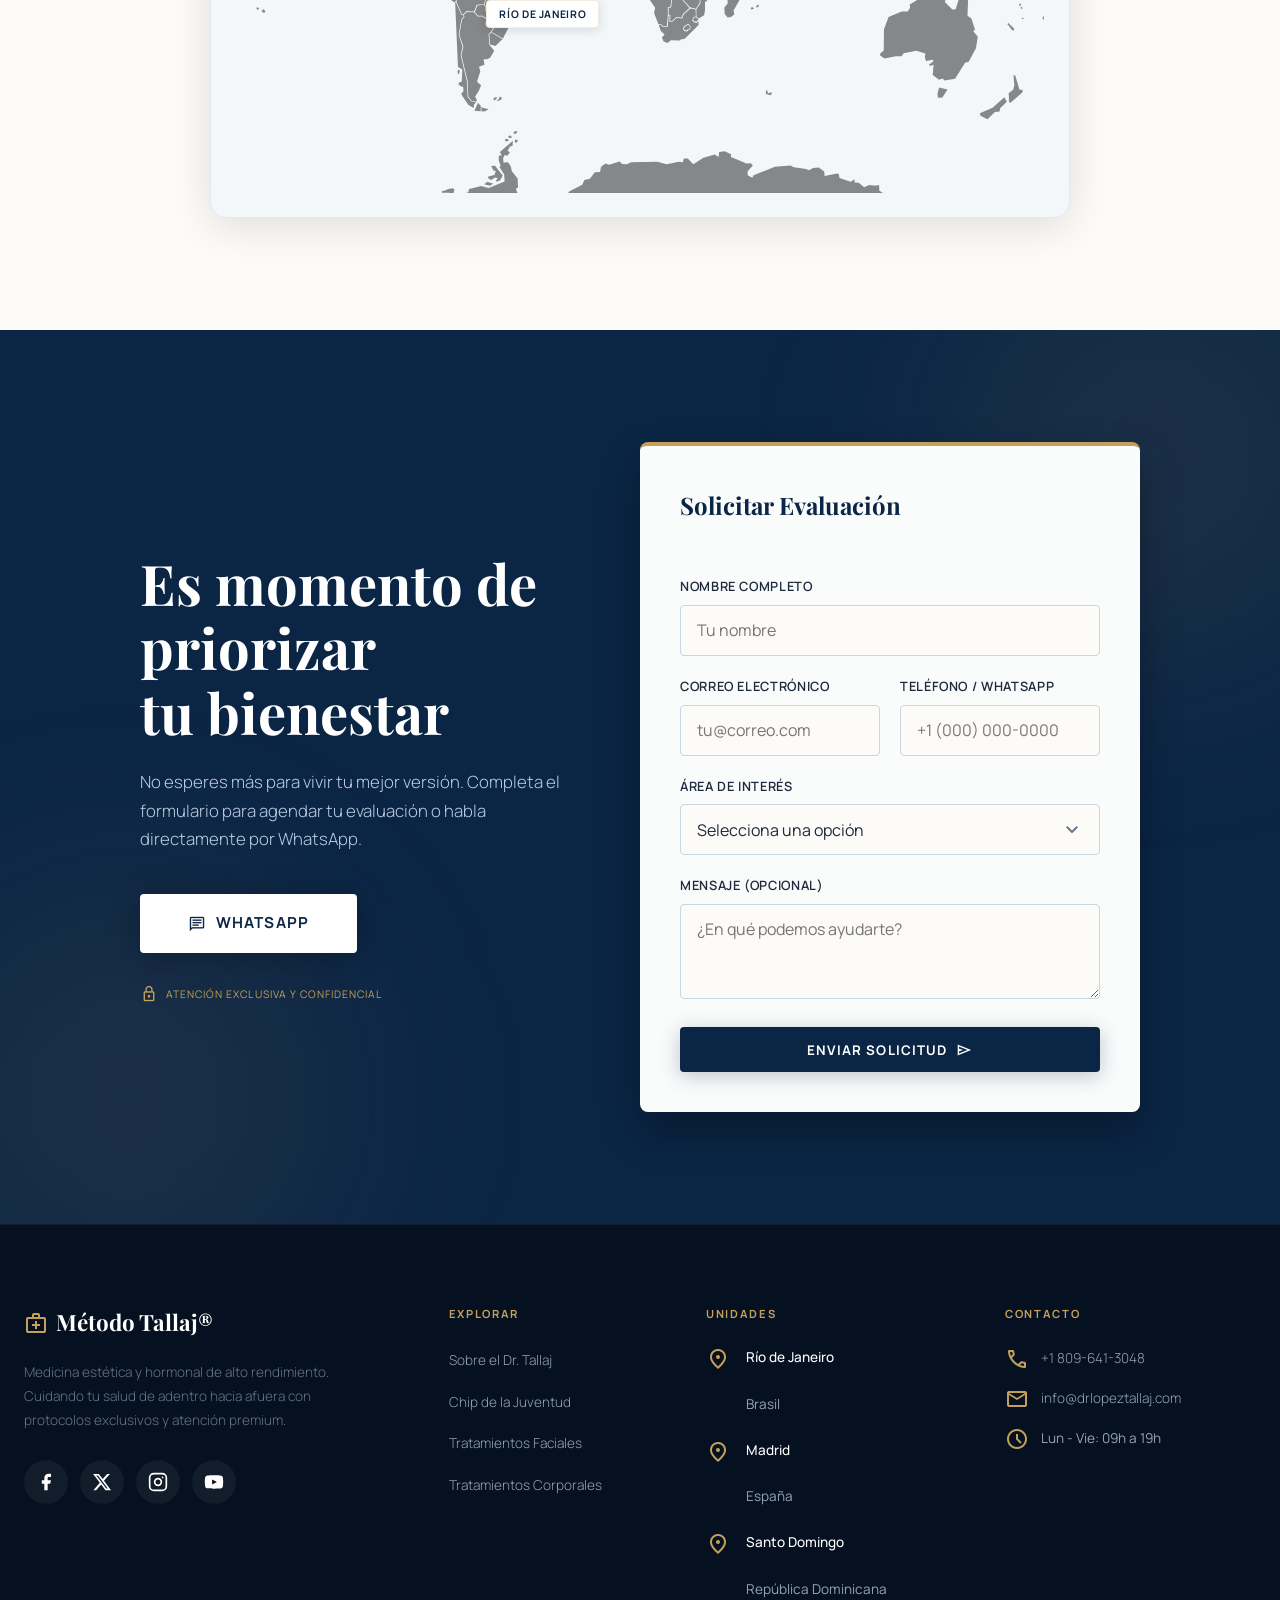
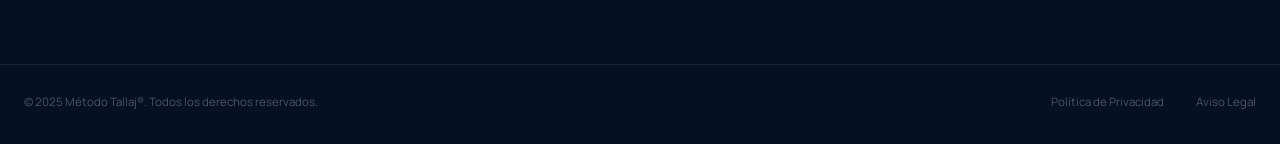
==== commit f93bc902: "SEO: Schema.org, títulos, meta descriptions, alt texts, nav links y mapa local" ====
--- a/es/index.html
+++ b/es/index.html
@@ -12,10 +12,10 @@
     </script>
     <meta charset="UTF-8" />
     <meta name="viewport" content="width=device-width, initial-scale=1.0" />
-    <title>Método Tallaj® – Medicina de Excelencia</title>
+    <title>Método Tallaj® | Chip de la Juventud – Madrid, Río de Janeiro y Santo Domingo</title>
     <meta
       name="description"
-      content="El Método Tallaj® integra ciencia hormonal avanzada y estética personalizada. Disponible en Río de Janeiro, Madrid y Santo Domingo."
+      content="El Método Tallaj® combina el Chip de la Juventud® con medicina antienvejecimiento y estética personalizada. Consultas en Madrid, Río de Janeiro y Santo Domingo."
     />
     <link rel="canonical" href="https://metodotallaj.com/es/" />
     <link rel="alternate" hreflang="pt-BR" href="../" />
@@ -49,6 +49,63 @@
       rel="stylesheet"
     />
     <link rel="stylesheet" href="../style.css" />
+    <!-- Schema.org structured data -->
+    <script type="application/ld+json">
+    {
+      "@context": "https://schema.org",
+      "@graph": [
+        {
+          "@type": "Physician",
+          "@id": "https://metodotallaj.com/#physician",
+          "name": "Dr. Luis López Tallaj",
+          "url": "https://metodotallaj.com/es/",
+          "image": "https://metodotallaj.com/images/Dr-Lopez-Tallaj.jpg",
+          "description": "Especialista en Cirugía Plástica Estética, Medicina Antienvejecimiento y creador del protocolo exclusivo Chip de la Juventud®.",
+          "medicalSpecialty": ["PlasticSurgery", "Geriatric medicine"],
+          "telephone": "+18096413048",
+          "email": "info@drlopeztallaj.com",
+          "sameAs": [
+            "https://www.seme.org/medicos/directorio/luis-jose-lopez-tallaj-2839",
+            "https://www.amazon.com/stores/author/B0BNF43ZTC"
+          ],
+          "worksFor": {
+            "@type": "MedicalClinic",
+            "@id": "https://metodotallaj.com/#clinic",
+            "name": "Método Tallaj®",
+            "url": "https://metodotallaj.com/es/",
+            "telephone": "+18096413048",
+            "email": "info@drlopeztallaj.com",
+            "medicalSpecialty": ["PlasticSurgery", "Geriatric medicine"],
+            "location": [
+              {
+                "@type": "Place",
+                "name": "Río de Janeiro",
+                "address": { "@type": "PostalAddress", "addressCountry": "BR", "addressLocality": "Río de Janeiro" }
+              },
+              {
+                "@type": "Place",
+                "name": "Madrid",
+                "address": { "@type": "PostalAddress", "addressCountry": "ES", "addressLocality": "Madrid" }
+              },
+              {
+                "@type": "Place",
+                "name": "Santo Domingo",
+                "address": { "@type": "PostalAddress", "addressCountry": "DO", "addressLocality": "Santo Domingo" }
+              }
+            ]
+          }
+        },
+        {
+          "@type": "WebSite",
+          "@id": "https://metodotallaj.com/#website",
+          "url": "https://metodotallaj.com/",
+          "name": "Método Tallaj®",
+          "inLanguage": ["pt-BR", "es"],
+          "publisher": { "@id": "https://metodotallaj.com/#physician" }
+        }
+      ]
+    }
+    </script>
   </head>
   <body>
     <!-- TOP BAR -->
@@ -85,7 +142,7 @@
     <header class="site-header" id="site-header">
       <div class="container header-inner">
         <a
-          href="#"
+          href="./"
           class="logo-link"
           aria-label="Método Tallaj – Página de Inicio"
         >
@@ -108,7 +165,7 @@
           ></div>
         </a>
         <nav class="main-nav" aria-label="Navegación Principal">
-          <a href="#" class="nav-link">Inicio</a>
+          <a href="./" class="nav-link">Inicio</a>
           <a href="#features" class="nav-link">Método Tallaj®</a>
           <a href="#features" class="nav-link">Chip de la Juventud</a>
           <a href="#biography" class="nav-link">Dr. Tallaj</a>
@@ -197,15 +254,18 @@
               <div class="avatars">
                 <img
                   src="https://lh3.googleusercontent.com/aida-public/[base64]"
-                  alt="Paciente"
+                  alt="Paciente satisfecho con el Método Tallaj®"
+                  width="40" height="40"
                 />
                 <img
                   src="https://lh3.googleusercontent.com/aida-public/[base64]"
-                  alt="Paciente"
+                  alt="Paciente satisfecho con el Chip de la Juventud®"
+                  width="40" height="40"
                 />
                 <img
                   src="https://lh3.googleusercontent.com/aida-public/[base64]"
-                  alt="Paciente"
+                  alt="Paciente satisfecho con tratamiento hormonal Dr. Tallaj"
+                  width="40" height="40"
                 />
               </div>
               <div>
@@ -459,6 +519,7 @@
                 <img
                   src="../images/Dr-Lopez-Tallaj.jpg"
                   alt="Dr. Luis López Tallaj"
+                  width="480" height="600"
                   style="object-fit: cover; object-position: top center;"
                 />
               </div>
@@ -541,9 +602,10 @@
           <div class="map-wrapper">
             <div class="map-inner">
               <img
-                src="https://upload.wikimedia.org/wikipedia/commons/8/80/World_map_-_low_resolution.svg"
-                alt="Mapa Mundial"
+                src="../images/world-map.svg"
+                alt="Presencia internacional del Método Tallaj® en Madrid, Río de Janeiro y Santo Domingo"
                 class="world-map"
+                width="900" height="450"
               />
               <div class="map-pin" style="top: 39.7%; left: 30.6%" data-city="Santo Domingo">
                 <span class="material-symbols-outlined pin-icon navy">location_on</span>
